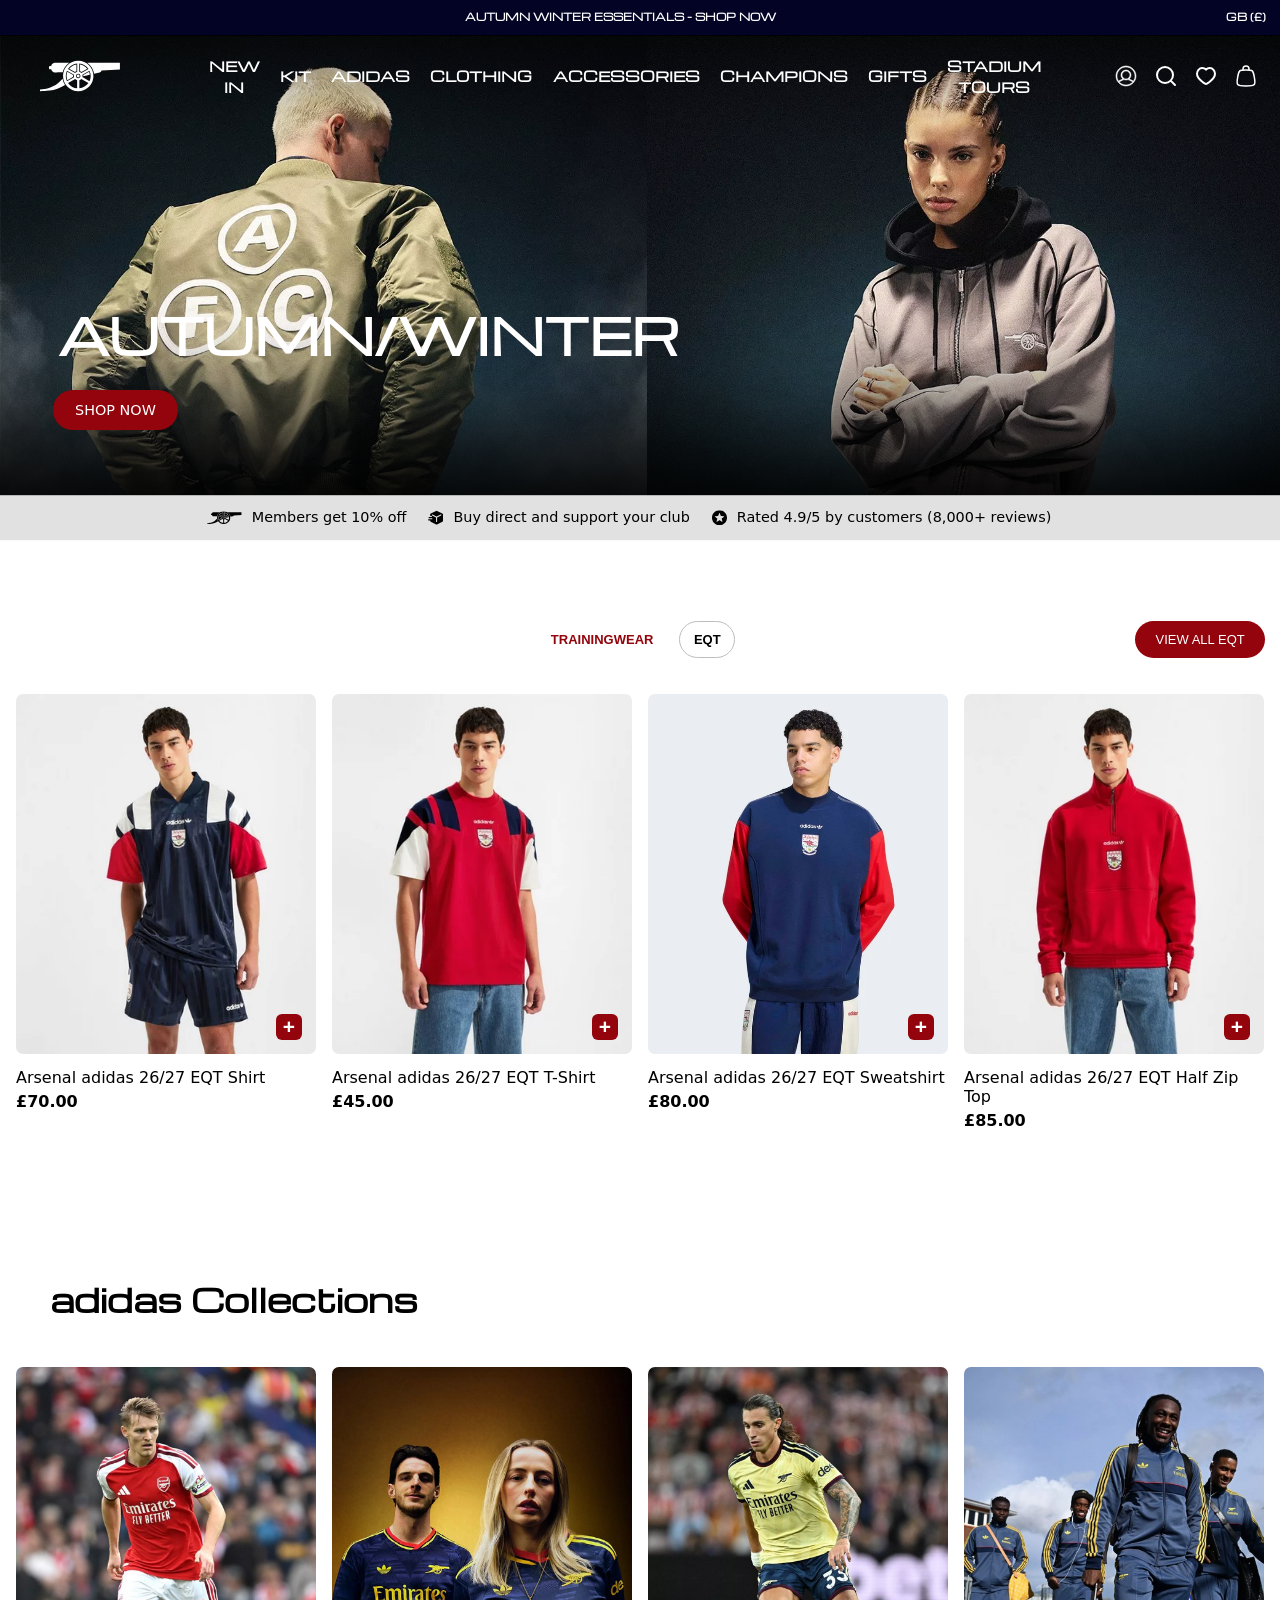
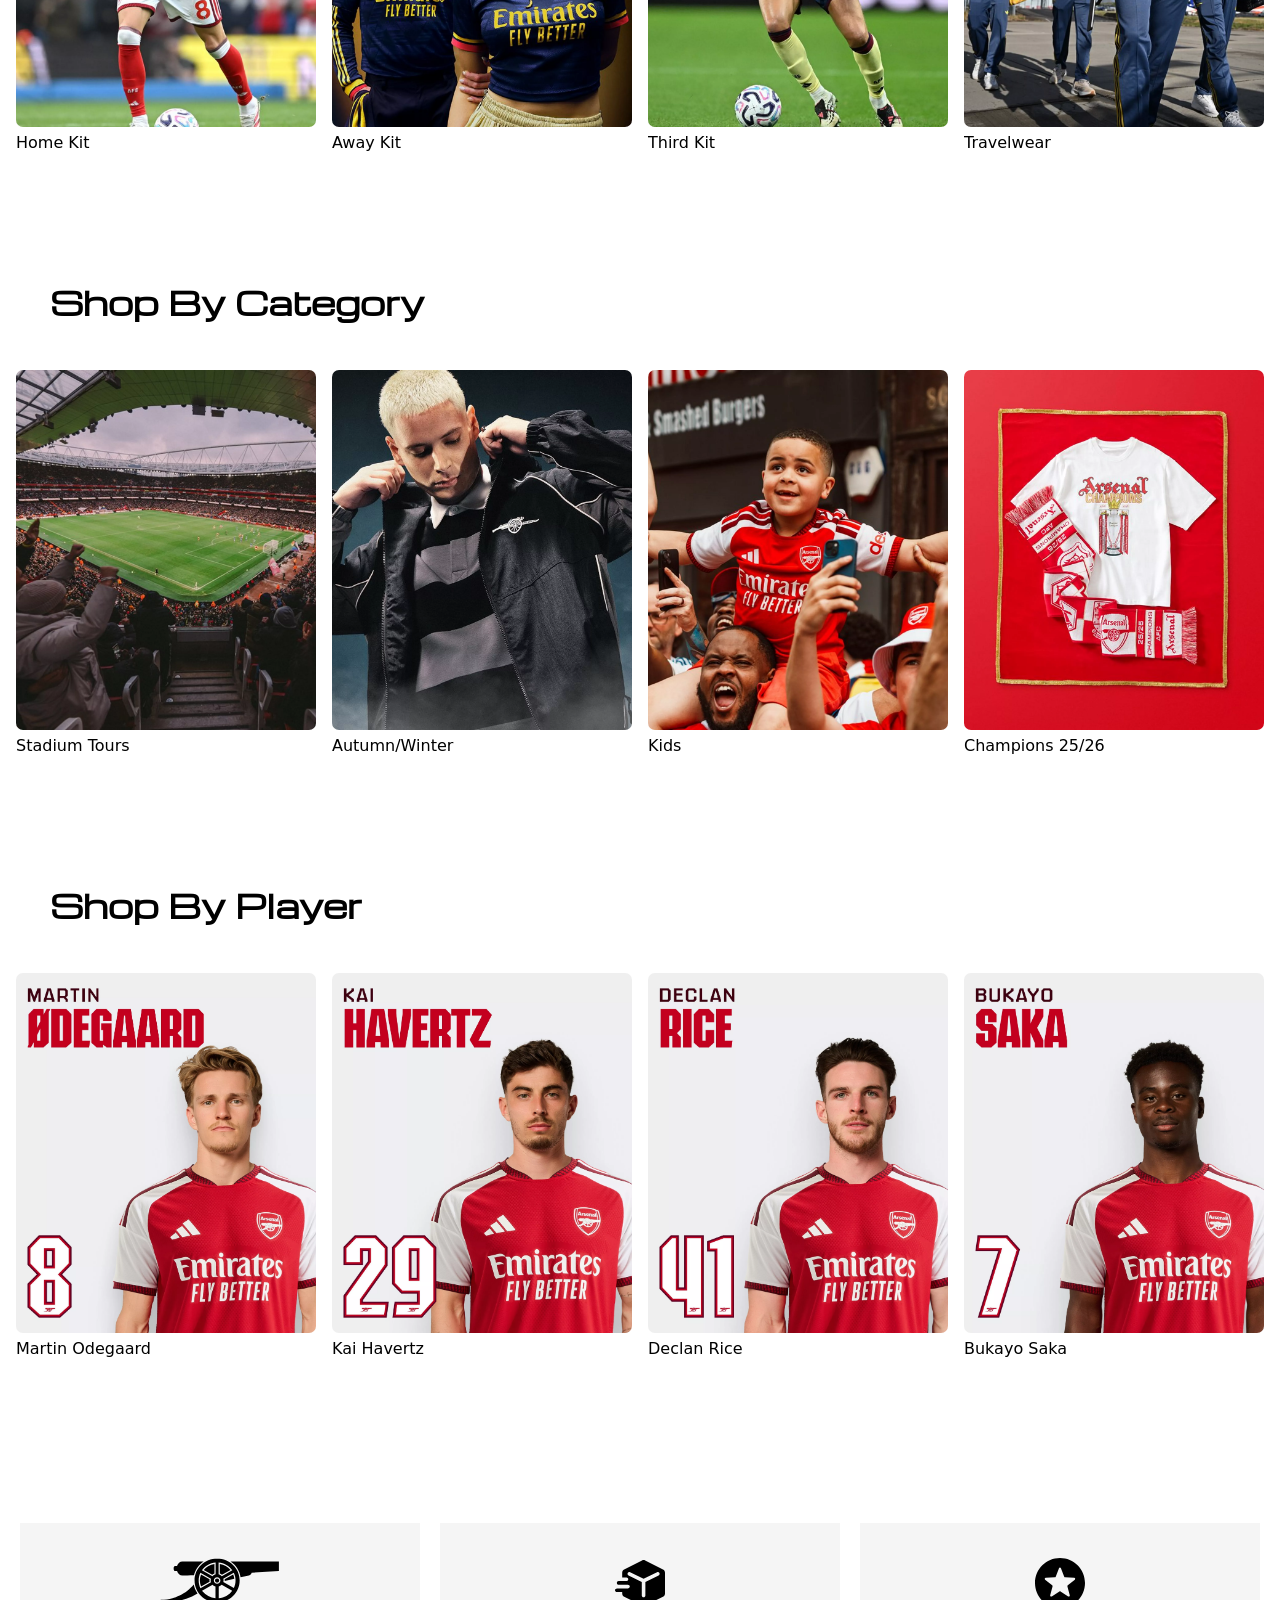
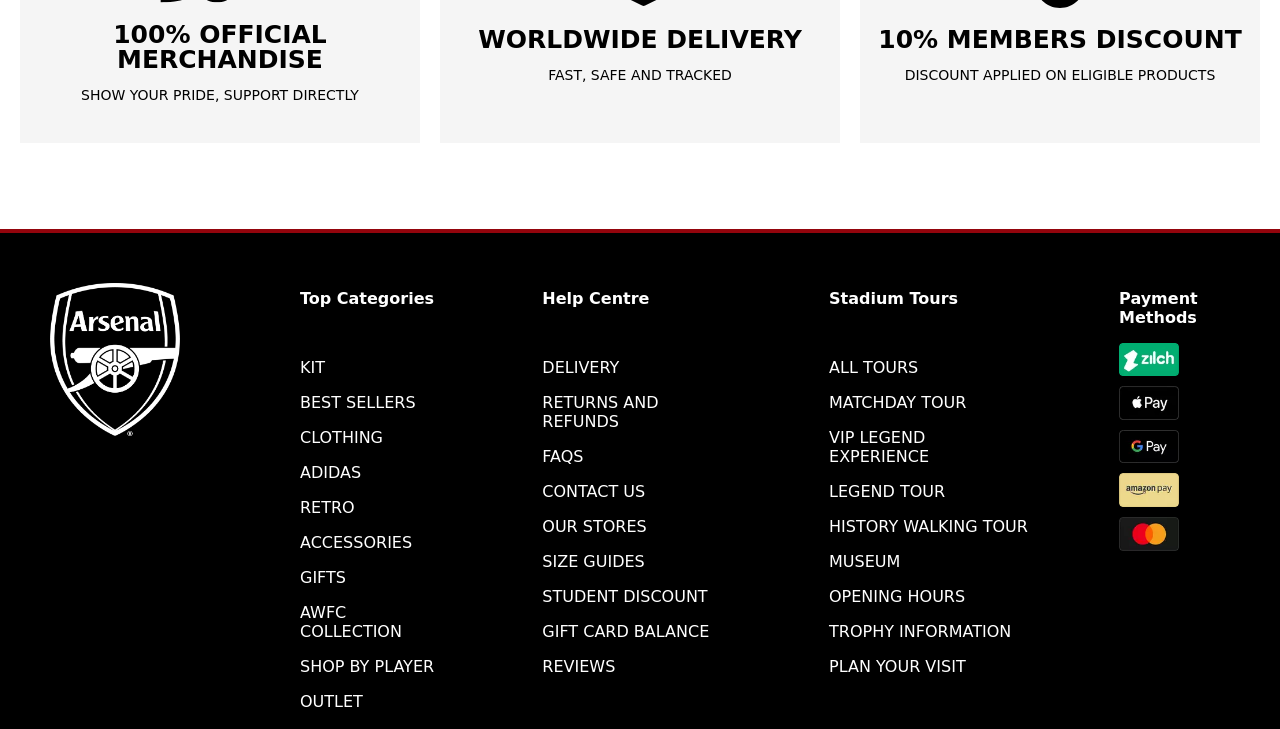
==== assignment-2/index.html @ 8dacf628 "added dirs for assignment 3, 4 and lab 3, 4" ====
<!DOCTYPE html>
<html lang="en">

<head>
  <meta charset="UTF-8">
  <meta name="viewport" content="width=device-width, initial-scale=1.0">
  <title>Arsenal Direct</title>
  <link rel="stylesheet" href="style.css">
  <link rel="preconnect" href="https://fonts.googleapis.com">
  <link rel="preconnect" href="https://fonts.gstatic.com" crossorigin>
  <link
    href="https://fonts.googleapis.com/css2?family=Michroma&family=Red+Hat+Display:ital,wght@0,300..900;1,300..900&display=swap"
    rel="stylesheet">
</head>

<body>
  <header>
    <div id="header-top">
      <div id="header-top-headline">
        <p class="header-top-text">AUTUMN WINTER ESSENTIALS - SHOP NOW</p>
      </div>
      <div id="currency">
        <p class="header-top-text">GB (£)</p>
      </div>
    </div>
    <div id="header-bottom">
      <img src="images/arsenal-cannon.svg" id="arsenal-cannon">
      <nav>
        <a href="#" class="nav-link" style="text-align: center;">NEW<br>IN</a>
        <a href="#" class="nav-link">KIT</a>
        <a href="#" class="nav-link">ADIDAS</a>
        <a href="#" class="nav-link">CL0THING</a>
        <a href="#" class="nav-link">ACCESSORIES</a>
        <a href="#" class="nav-link">CHAMPIONS</a>
        <a href="#" class="nav-link">GIFTS</a>
        <a href="#" class="nav-link" style="text-align: center;">STADIUM<br>TOURS</a>
        <img class = "nav-icons" src="images/user.svg">
        <img class = "nav-icons" src="images/search.svg">
        <img class = "nav-icons" src="images/heart.svg">
        <img class = "nav-icons" src="images/cart.svg">

      </nav>
    </div>
  </header>

  <main>
    <section id="hero">
      <img src="images/hero.png" id="hero-img">
      <p id="hero-text">AUTUMN/WINTER</p>
      <button id="shop-now">SHOP NOW</button>
      <div id="hero-bottom">
        <img class = "hero-bottom-icons1" src="images/cannon.svg">
        <p class="hero-bottom-text">Members get 10% off</p>
        <img class = "hero-bottom-icons" src="images/delivery.svg">
        <p class="hero-bottom-text">Buy direct and support your club</p>
        <img class = "hero-bottom-icons" src="images/member.svg">
        <p class="hero-bottom-text">Rated 4.9/5 by customers (8,000+ reviews)</p>
      </div>
    </section>

    <br>
    <br>

    <div id="buttons-before-eqt">
      <button id="training-wear-button">TRAININGWEAR</button>
      <button id="eqt-button">EQT</button>
      <button id="view-eqt-button">VIEW ALL EQT</button>
    </div>



    <br>
    <br>

    <section id="EQT">

      <div class="EQT-card">
        <img src="images/eqtshirt.webp" class="eqt-img">
        <button class="add-eqt">+</button>
        <p class="eqt-title">Arsenal adidas 26/27 EQT Shirt</p>
        <p class="eqt-price">£70.00</p>
      </div>

      <div class="EQT-card">
        <img src="images/eqttshirt.webp" class="eqt-img">
        <button class="add-eqt">+</button>
        <p class="eqt-title">Arsenal adidas 26/27 EQT T-Shirt</p>
        <p class="eqt-price">£45.00</p>
      </div>

      <div class="EQT-card">
        <img src="images/eqtsweat.webp" class="eqt-img">
        <button class="add-eqt">+</button>
        <p class="eqt-title">Arsenal adidas 26/27 EQT Sweatshirt</p>
        <p class="eqt-price">£80.00</p>
      </div>

      <div class="EQT-card">
        <img src="images/eqtziptop.webp" class="eqt-img">
        <button class="add-eqt">+</button>
        <p class="eqt-title">Arsenal adidas 26/27 EQT Half Zip Top</p>
        <p class="eqt-price">£85.00</p>
      </div>

    </section>

    <section id="adidas-collections">
      <p id="adidas-title">adidas Collections</p>
      <div id="adidas-cards">

        <div class="adidas-card">
          <img src="images/homekit.webp" class="adidas-img">
          <p class="adidas-card-title">Home Kit</p>
        </div>
        <div class="adidas-card">
          <img src="images/awaykit.webp" class="adidas-img">
          <p class="adidas-card-title">Away Kit</p>
        </div>
        <div class="adidas-card">
          <img src="images/thirdkit.webp" class="adidas-img">
          <p class="adidas-card-title">Third Kit</p>
        </div>

        <div class="adidas-card">
          <img src="images/travel.webp" class="adidas-img">
          <p class="adidas-card-title">Travelwear</p>
        </div>





      </div>


    </section>

    <section id="categories">
      <p id="category-title">Shop By Category</p>
      <div id="category-cards">
        <div class="category-card">
          <img src="images/stadiumtour.webp" class="category-img">
          <p class="category-card-title">Stadium Tours</p>
        </div>

        <div class="category-card">
          <img src="images/autumnwinter.webp" class="category-img">
          <p class="category-card-title">Autumn/Winter</p>
        </div>

        <div class="category-card">
          <img src="images/kids.webp" class="category-img">
          <p class="category-card-title">Kids</p>
        </div>

        <div class="category-card">
          <img src="images/champions.webp" class="category-img">
          <p class="category-card-title">Champions 25/26</p>
        </div>
      </div>


    </section>

    <section id="by-player">
      <p id="player-title">Shop By Player</p>
      <div id="player-cards">
        <div class="player-card">
          <img src="images/odegaard.webp" class="player-img">
          <p class="player-card-title">Martin Odegaard</p>
        </div>

        <div class="player-card">
          <img src="images/havertz.webp" class="player-img">
          <p class="player-card-title">Kai Havertz</p>
        </div>

        <div class="player-card">
          <img src="images/rice.webp" class="player-img">
          <p class="player-card-title">Declan Rice</p>
        </div>

        <div class="player-card">
          <img src="images/saka.webp" class="player-img">
          <p class="player-card-title">Bukayo Saka</p>
        </div>
      </div>


    </section>

    <section id="features">
      <div class="feature">
        <img class="feature-icon" src="images/cannon.svg">
        <p class="feature-title">100% OFFICIAL<br>MERCHANDISE</p>
        <p class="feature-desc">SHOW YOUR PRIDE, SUPPORT DIRECTLY</p>
      </div>

      <div class="feature">
        <img class="feature-icon2" src="images/delivery.svg">
        <p class="feature-title">WORLDWIDE DELIVERY</p>
        <p class="feature-desc">FAST, SAFE AND TRACKED</p>
      </div>

      <div class="feature">
        <img class="feature-icon3" src="images/member.svg">
        <p class="feature-title">10% MEMBERS DISCOUNT</p>
        <p class="feature-desc">DISCOUNT APPLIED ON ELIGIBLE PRODUCTS</p>
      </div>
    </section>
    <br>
    <br>
  </main>

  <footer>
    <div id="footer-image">
      <img id="footer-logo" src="images/logo.png">
    </div>

    <div id="footer-top-categories">
      <p class="footer-text"><b>Top Categories</b></p>
      <br>
      <p class="footer-text">KIT</p>
      <p class="footer-text">BEST SELLERS</p>
      <p class="footer-text">CLOTHING</p>
      <p class="footer-text">ADIDAS</p>
      <p class="footer-text">RETRO</p>
      <p class="footer-text">ACCESSORIES</p>
      <p class="footer-text">GIFTS</p>
      <p class="footer-text">AWFC COLLECTION</p>
      <p class="footer-text">SHOP BY PLAYER</p>
      <p class="footer-text">OUTLET</p>
    </div>

    <div id="footer-help-centre">
      <p class="footer-text"><b>Help Centre</b></p>
      <br>
      <p class="footer-text">DELIVERY</p>
      <p class="footer-text">RETURNS AND REFUNDS</p>
      <p class="footer-text">FAQS</p>
      <p class="footer-text">CONTACT US</p>
      <p class="footer-text">OUR STORES</p>
      <p class="footer-text">SIZE GUIDES</p>
      <p class="footer-text">STUDENT DISCOUNT</p>
      <p class="footer-text">GIFT CARD BALANCE</p>
      <p class="footer-text">REVIEWS</p>
    </div>

    <div id="footer-stadium-tours">
      <p class="footer-text"><b>Stadium Tours</b></p>
      <br>
      <p class="footer-text">ALL TOURS</p>
      <p class="footer-text">MATCHDAY TOUR</p>
      <p class="footer-text">VIP LEGEND EXPERIENCE</p>
      <p class="footer-text">LEGEND TOUR</p>
      <p class="footer-text">HISTORY WALKING TOUR</p>
      <p class="footer-text">MUSEUM</p>
      <p class="footer-text">OPENING HOURS</p>
      <p class="footer-text">TROPHY INFORMATION</p>
      <p class="footer-text">PLAN YOUR VISIT</p>
    </div>

    <div id="payment-methods">
      <p class="footer-text"><b>Payment Methods</b></p>
      <img class="payment-img" src="images/zilch.webp">
      <img class="payment-img" src="images/apple.webp">
      <img class="payment-img" src="images/gpay.webp">
      <img class="payment-img" src="images/amazon.webp">
      <img class="payment-img" src="images/mastercard.webp">
    </div>
  </footer>


</body>

</html>
---- assignment-2/style.css ----
*{
  box-sizing: border-box;
}

body {
  margin: 0px;
  overflow-x: hidden;
}
header{
  z-index: 100;
  position: relative;
}

#header {
  z-index: 100;
  top: 0;
}

#header-top {
  background-color: rgb(3, 3, 37);
  justify-content: center;
  width: 100%;
  padding: 0.05rem;
}

.header-top-text {
  color: white;
  text-align: center;
  font-size: 0.6em;
  font-weight: 600;
  font-family: "Michroma", sans-serif;
}

#currency {
  display: block;
  transform: translate(450px);
}




#header-top {
  display: flex;
}

#header-bottom {
  display: flex;
  background-color: transparent;
  padding: 1.2em;
  justify-content: center;
  border-top: 0.1em;
  border-top-style: solid;
  border-color: black;
}

@media(min-width: 768px) {
  #header-bottom:hover {
    background-color: rgb(227, 6, 19);
    border-top: 0.1em;
    border-top-style: solid;
    border-color: white;
  }
}

#arsenal-cannon {
  width: 5em;
  position: relative;
  left: 50px;

  @media(min-width: 768px) {
    transform: translateX(-6.5em);
  }
}

nav {
  display: flex;
  justify-content: center;
  align-items: center;
}

.nav-link {
  display: inline;
  text-decoration: none;
  color: white;
  font-family: "Michroma", sans-serif;
  font-size: 0.9em;
  font-weight: bolder;
  padding-left: 0.7em;
  padding-right: 0.7em;
  position: relative;
  left: 25px;
}

.nav-icons{
  width: 24px;
  position: relative;
  left: 80px;
  margin-left: 8px;
  margin-right: 8px;
}

@media(max-width: 768px) {
  #currency {
    display: none;
  }

  .nav-link {
    display: none;
  }



}

#hero {
  position: relative;
  z-index: 0  ;
  margin-top: -8em;
}

#hero-img {
  width: 100%;
  display: block;
 
}

#hero-text{
  position: absolute;
  transform: translateY(-5em);
  color: white;
  text-align: center;
  @media(min-width: 768px){
    font-size: 3.0em;
    padding-left: 1.2em;
    transform: translateY(-6em);
  }
  font-weight: 600;
  font-family: "Michroma", sans-serif;
}

#shop-now{
  position: absolute  ;
  transform: translate(53px, -150px);
  font-family: system-ui, -apple-system, BlinkMacSystemFont, 'Segoe UI', 
  Roboto, Oxygen, Ubuntu, Cantarell, 'Open Sans', 'Helvetica Neue', sans-serif;
  padding: 12px;
  padding-left: 22px;
  padding-right: 22px;
  border-radius: 999px;
  border-style: none;
  background-color: rgb(147, 4, 12);
  color: white;
  font-weight: 350;
  font-size: 0.9em;
  z-index: 100;
  cursor: pointer;
}

#shop-now:hover{
  background-color: rgb(227, 6, 19);
}

#hero-bottom{
  display: flex;
  justify-content: center;
  align-items: center;
  z-index: 100;
  color: black;
  background-color: rgb(225, 225, 225);
  
  transform: translateY(-2.8em);
}

.hero-bottom-text{
  font-family: system-ui, -apple-system, BlinkMacSystemFont, 'Segoe UI',
  Roboto, Oxygen, Ubuntu, Cantarell, 'Open Sans', 'Helvetica Neue', sans-serif;
  font-size: 0.9em;
  margin-right: 22px;
  margin-left: 10px;
}

#EQT{
  display: flex;
  justify-content: center;
  gap: 16px;
  margin-bottom: 0px;
}

#adidas-cards{
  display: flex;
  justify-content: center;
  gap: 16px;
  margin-bottom: 0px;
}

#category-cards{
  display: flex;
  justify-content: center;
  gap: 16px;
  margin-bottom: 0px;
}

#player-cards{
  display: flex;
  justify-content: center;
  gap: 16px;
  margin-bottom: 0px;
}

.EQT-card{
  width: 300px;
  height: 600px;
  overflow: hidden;
  position: relative;
  z-index: -9999;
}

.adidas-card{
  width: 300px;
  height: 600px;
  overflow: hidden;
  position: relative;
  z-index: -9999;
}

.category-card{
  width: 300px;
  height: 600px;
  overflow: hidden;
  position: relative;
  z-index: -9999;
}

.player-card{
  width: 300px;
  height: 600px;
  overflow: hidden;
  position: relative;
  z-index: -9999;
}

.eqt-img{
  border-radius: 7px;
  width: 100%;
  height: 60%;
  object-fit: cover;
  object-position: center top;
  display: block;
  z-index: -9999;
}

.adidas-img{
  border-radius: 7px;
  width: 100%;
  height: 60%;
  object-fit: cover;
  object-position: center top;
  display: block;
  z-index: -9999;
}

.category-img{
  border-radius: 7px;
  width: 100%;
  height: 60%;
  object-fit: cover;
  object-position: center top;
  display: block;
  z-index: -9999;
}

.player-img{
  border-radius: 7px;
  width: 100%;
  height: 60%;
  object-fit: cover;
  object-position: center top;
  display: block;
  z-index: -9999;
}



.eqt-title{
  font-family: system-ui, -apple-system, BlinkMacSystemFont, 'Segoe UI',
   Roboto, Oxygen, Ubuntu, Cantarell, 'Open Sans', 'Helvetica Neue', sans-serif;
   padding-bottom: 0px;
   margin-bottom: -11px;
   margin-top: -12px;
}

.adidas-card-title{
  font-family: system-ui, -apple-system, BlinkMacSystemFont, 'Segoe UI',
   Roboto, Oxygen, Ubuntu, Cantarell, 'Open Sans', 'Helvetica Neue', sans-serif;
   padding-bottom: 0px;
   margin-bottom: -11px;
   margin-top: 6px;
}

.category-card-title{
  font-family: system-ui, -apple-system, BlinkMacSystemFont, 'Segoe UI',
   Roboto, Oxygen, Ubuntu, Cantarell, 'Open Sans', 'Helvetica Neue', sans-serif;
   padding-bottom: 0px;
   margin-bottom: -11px;
   margin-top: 6px;
}

.player-card-title{
  font-family: system-ui, -apple-system, BlinkMacSystemFont, 'Segoe UI',
   Roboto, Oxygen, Ubuntu, Cantarell, 'Open Sans', 'Helvetica Neue', sans-serif;
   padding-bottom: 0px;
   margin-bottom: -11px;
   margin-top: 6px;
}

.eqt-price{
  font-family: system-ui, -apple-system, BlinkMacSystemFont, 'Segoe UI',
  Roboto, Oxygen, Ubuntu, Cantarell, 'Open Sans', 'Helvetica Neue', sans-serif;
  font-weight: 700;
  padding-top: 0px;
}

.add-eqt{
  color: white;
  background-color: rgb(147, 4, 12);
  border-style: none;
  border-radius: 6px;
  width: 26px;
  height: 26px;
  font-size: 21px;
  text-align: center;
  font-weight: 800;
  z-index: 99999;
  transform: translate(260px, -40px);
}

.add-eqt:hover{
  background-color: rgb(227, 6, 19);
}

#buttons-before-eqt{
  display: flex;
  justify-content: center;
  gap: 20px;
}

#training-wear-button{
  color: rgb(147, 4, 12);
  background-color: transparent;
  border-style: none;
  font-weight: 550 ;
  font-size: 13px;
}

#eqt-button{
  color: black;
  background-color: transparent;
  border-style: solid;
  border-width: 1px;
  border-color: rgb(189, 189, 189);
  padding: 10px;
  padding-left: 13.5px;
  padding-right: 13.5px;
  border-radius: 99px;
  
  font-weight: 550 ;
  font-size: 13px;
}

.hero-bottom-icons{
  width: 15px;
}

.hero-bottom-icons1{
  width: 35px;
}

#view-eqt-button {
  color: white;
  border-style: none;
  background-color: rgb(147, 4, 12);
  padding: 10px 13.5px;
  border-radius: 99px;
  font-weight: 500;
  font-size: 13px;
  white-space: nowrap;

  width: 130px;
  margin-right: -150px;       
  transform: translate(380px);  
}

#view-eqt-button:hover{
  background-color: rgb(227, 6, 19);
}

#adidas-title{
  font-weight: 600;
  font-family: "Michroma", sans-serif;
  font-size: 32px;
  margin-bottom: 45px;
  color: black;
  margin-left: 50px;
}

#category-title{
  font-weight: 600;
  font-family: "Michroma", sans-serif;
  font-size: 32px;
  margin-bottom: 45px;
  color: black;
  margin-left: 50px;
}

#player-title{
  font-weight: 600;
  font-family: "Michroma", sans-serif;
  font-size: 32px;
  margin-bottom: 45px;
  color: black;
  margin-left: 50px;
}

#adidas-collections{
  margin-top: -50px;
}

#categories{
  margin-top: -120px;
}

#by-player{
  margin-top: -120px;
}

#features{
  display: flex;
  justify-content: center;
  gap: 20px;
  margin-bottom: 50px;
}

.feature{
  background-color: rgb(245, 245, 245);
  width: 400px;
  margin-top: -50px;
  height: 220px;
}

.feature-icon{
  width: 120px;
  margin-left: 140px;
  margin-top: 35px;
}

.feature-icon2{
  width: 50px;
  margin-left: 175px;
  margin-top: 35px;
}

.feature-icon3{
  width: 50px;
  margin-left: 175px;
  margin-top: 35px;
}

.feature-title{
  font-family: system-ui, -apple-system, BlinkMacSystemFont, 'Segoe UI', Roboto, 
  Oxygen, Ubuntu, Cantarell, 'Open Sans', 'Helvetica Neue', sans-serif;
  text-align: center;
  font-size: 25px;
  font-weight: 600;
  line-height: 1;
  margin-top: 15px;
}

.feature-desc{
  font-family: system-ui, -apple-system, BlinkMacSystemFont, 'Segoe UI', Roboto, 
  Oxygen, Ubuntu, Cantarell, 'Open Sans', 'Helvetica Neue', sans-serif;
  text-align: center;
  font-weight: 500;
  font-size: 14px;
  margin-top: -10px;
}

footer{
  display: flex;
  background-color: black;
  width: 100%;
  height: 500px;
  border-top-style: solid;
  border-top-width: 4px;
  border-top-color: rgb(147, 4, 12);
  gap: 20px;
}

#footer-logo{
  width: 130px;
  margin-top: 50px;
  margin-left: 50px;
}

.footer-text{
  color: white;
  font-family: system-ui, -apple-system, BlinkMacSystemFont, 'Segoe UI',
   Roboto, Oxygen, Ubuntu, Cantarell, 'Open Sans', 'Helvetica Neue', sans-serif;
}

#footer-top-categories{
  margin-left: 100px;
  margin-top: 40px;
}

#footer-help-centre{
  margin-left: 70px;
  margin-top: 40px;
}

#footer-stadium-tours{
  margin-left: 70px;
  margin-top: 40px;
}


#payment-methods{
  margin-left: 70px;
  margin-top: 40px;
}

.payment-img{
  width: 60px;
  display: block;
  margin-bottom: 10px;
}

#footer-extension{
  background-color: black;
  margin-top: -17px;
  width: 100%;
  height: 10px;
}
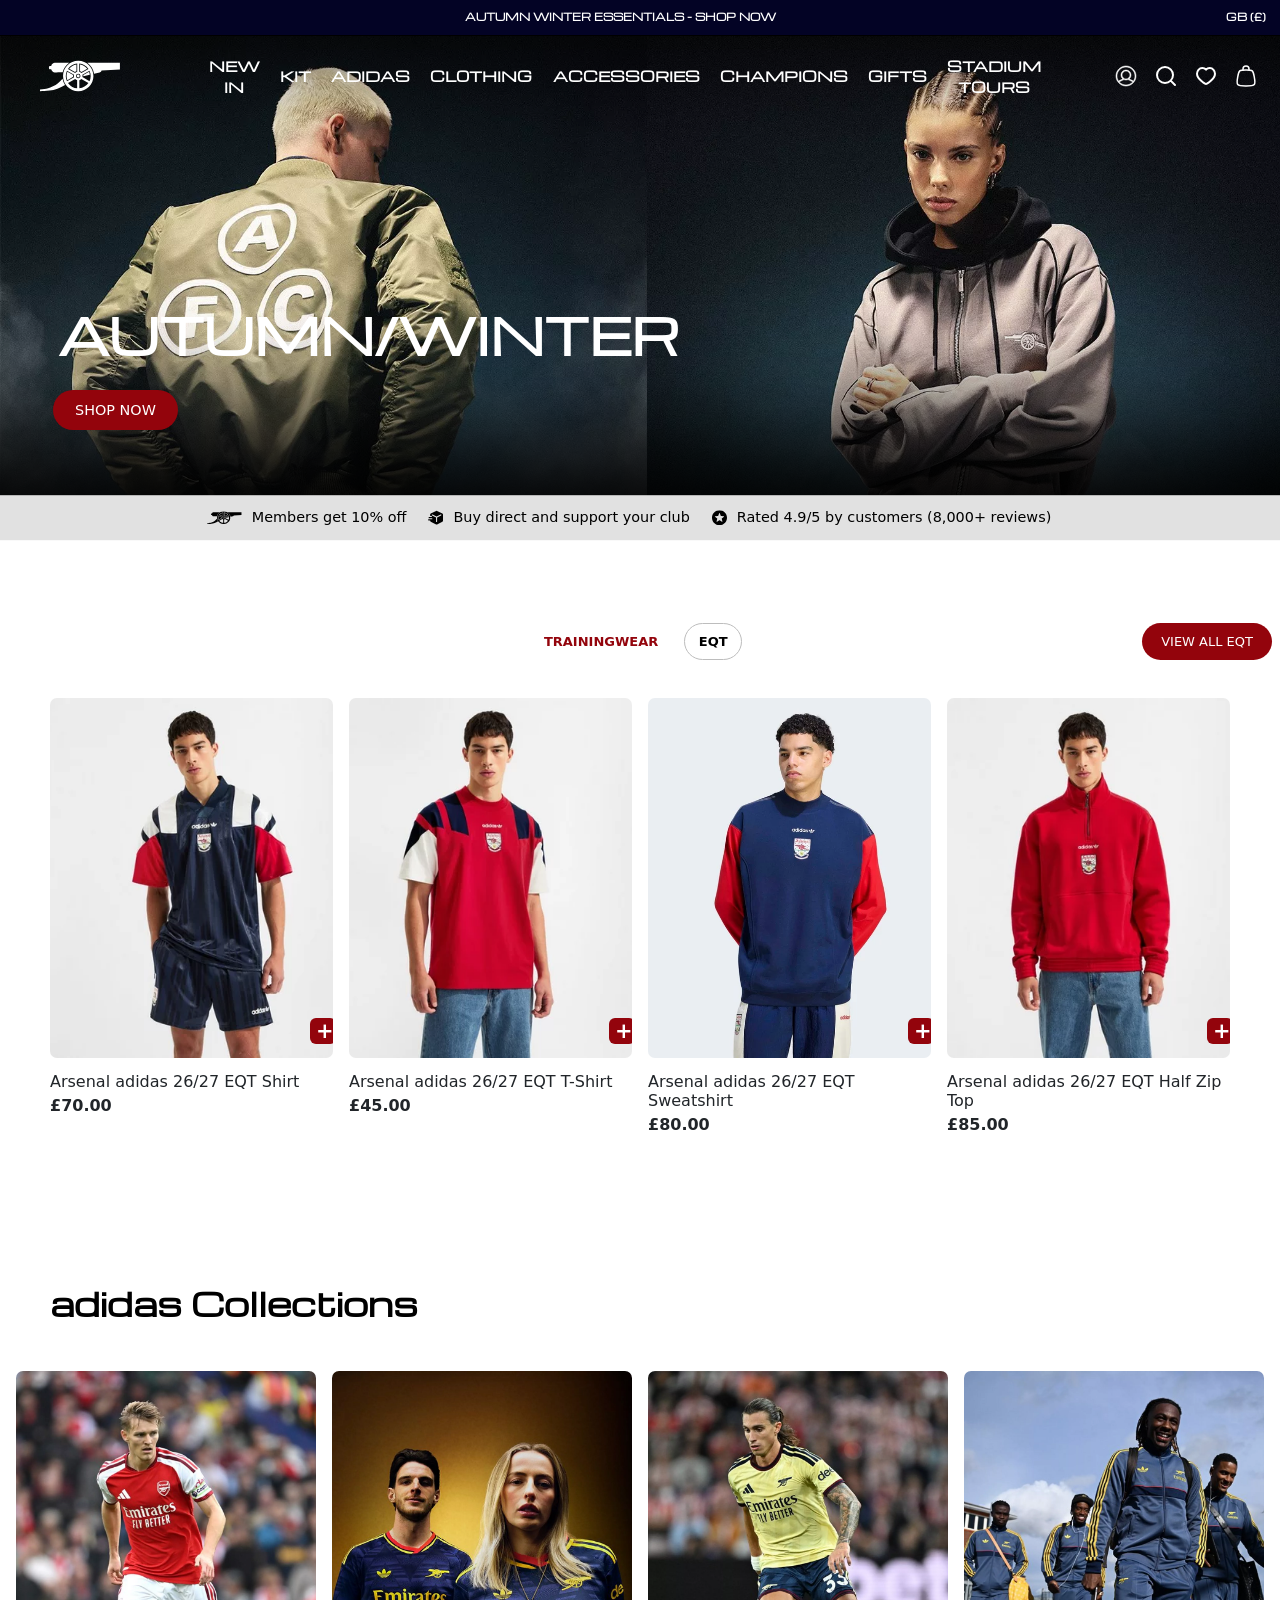
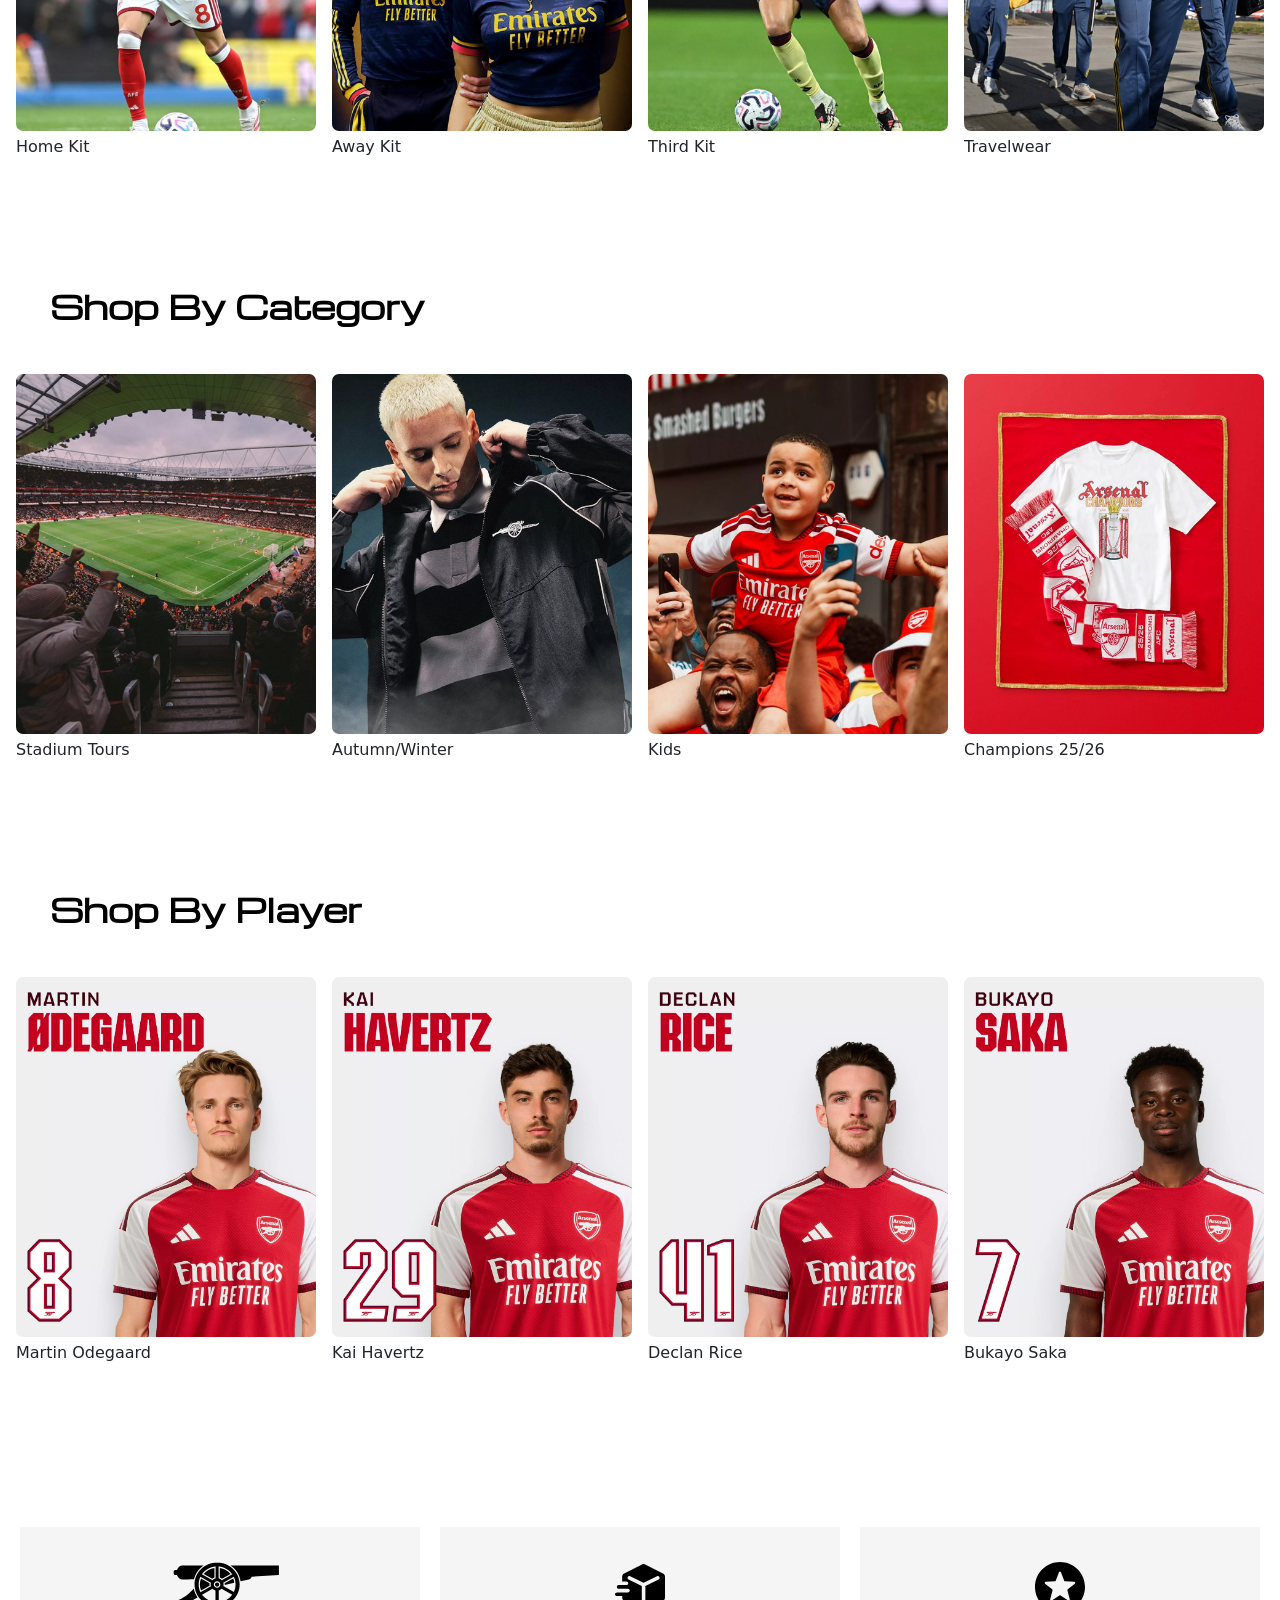
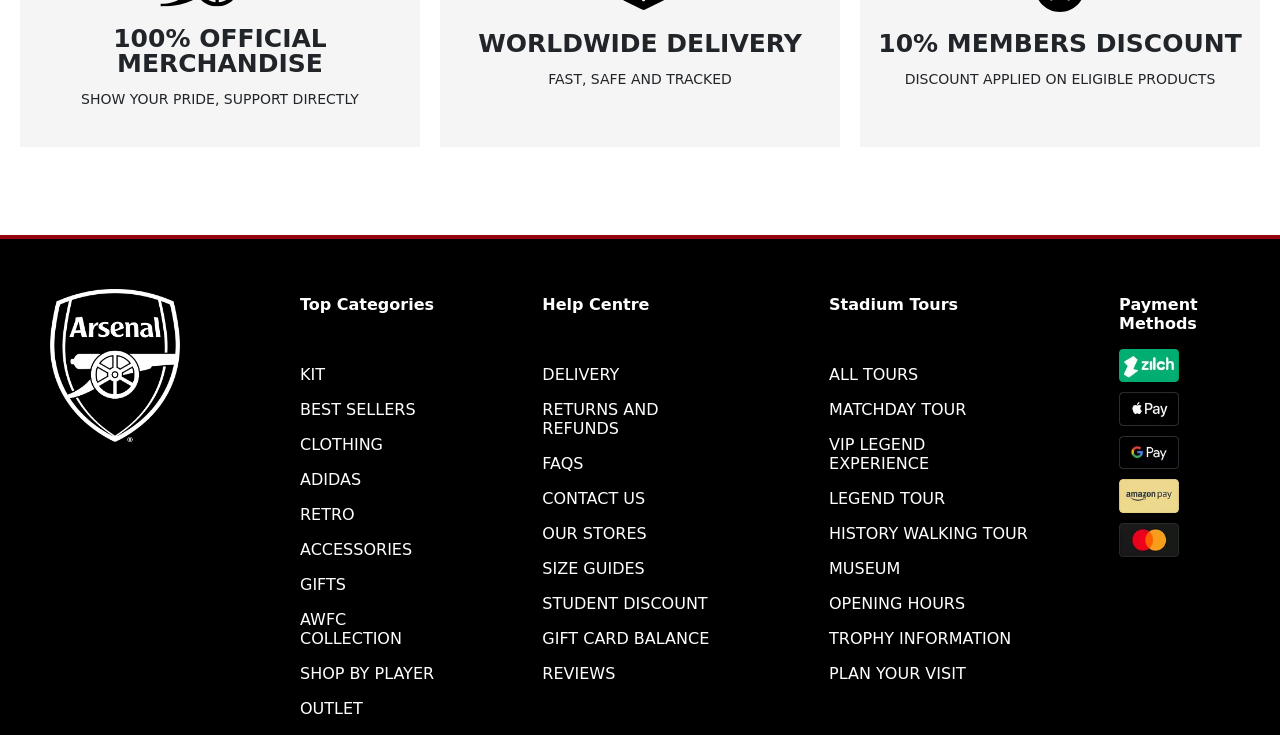
==== commit 44e2d5de: "minor changes" ====
--- a/assignment-2/index.html
+++ b/assignment-2/index.html
@@ -11,6 +11,8 @@
   <link
     href="https://fonts.googleapis.com/css2?family=Michroma&family=Red+Hat+Display:ital,wght@0,300..900;1,300..900&display=swap"
     rel="stylesheet">
+<link href="https://cdn.jsdelivr.net/npm/bootstrap@5.3.3/dist/css/bootstrap.min.css" rel="stylesheet">
+<link rel="stylesheet" href="style.css">
 </head>
 
 <body>
@@ -24,6 +26,13 @@
       </div>
     </div>
     <div id="header-bottom">
+      <button id="hamburger" aria-label="Open menu">
+        <svg viewBox="0 0 24 24" fill="none" stroke="white" stroke-width="2" stroke-linecap="round">
+          <line x1="3" y1="6" x2="21" y2="6" />
+          <line x1="3" y1="12" x2="21" y2="12" />
+          <line x1="3" y1="18" x2="21" y2="18" />
+        </svg>
+      </button>
       <img src="images/arsenal-cannon.svg" id="arsenal-cannon">
       <nav>
         <a href="#" class="nav-link" style="text-align: center;">NEW<br>IN</a>
@@ -34,10 +43,10 @@
         <a href="#" class="nav-link">CHAMPIONS</a>
         <a href="#" class="nav-link">GIFTS</a>
         <a href="#" class="nav-link" style="text-align: center;">STADIUM<br>TOURS</a>
-        <img class = "nav-icons" src="images/user.svg">
-        <img class = "nav-icons" src="images/search.svg">
-        <img class = "nav-icons" src="images/heart.svg">
-        <img class = "nav-icons" src="images/cart.svg">
+        <img class="nav-icons" src="images/user.svg">
+        <img class="nav-icons" src="images/search.svg">
+        <img class="nav-icons" src="images/heart.svg">
+        <img class="nav-icons" src="images/cart.svg">
 
       </nav>
     </div>
@@ -49,11 +58,11 @@
       <p id="hero-text">AUTUMN/WINTER</p>
       <button id="shop-now">SHOP NOW</button>
       <div id="hero-bottom">
-        <img class = "hero-bottom-icons1" src="images/cannon.svg">
+        <img class="hero-bottom-icons1" src="images/cannon.svg">
         <p class="hero-bottom-text">Members get 10% off</p>
-        <img class = "hero-bottom-icons" src="images/delivery.svg">
+        <img class="hero-bottom-icons" src="images/delivery.svg">
         <p class="hero-bottom-text">Buy direct and support your club</p>
-        <img class = "hero-bottom-icons" src="images/member.svg">
+        <img class="hero-bottom-icons" src="images/member.svg">
         <p class="hero-bottom-text">Rated 4.9/5 by customers (8,000+ reviews)</p>
       </div>
     </section>
@@ -67,42 +76,56 @@
       <button id="view-eqt-button">VIEW ALL EQT</button>
     </div>
 
-
-
-    <br>
-    <br>
-
-    <section id="EQT">
-
+    <br>
+    <br>
+
+<section id="EQT" class="cards-wrap">
+  <div class="row g-3 flex-nowrap overflow-x-auto flex-md-wrap">
+
+    <div class="col-5 col-md-4 col-lg-3">
       <div class="EQT-card">
         <img src="images/eqtshirt.webp" class="eqt-img">
         <button class="add-eqt">+</button>
-        <p class="eqt-title">Arsenal adidas 26/27 EQT Shirt</p>
+        <p class="eqt-title">
+          <a href="product.html" class="eqt-link">Arsenal adidas 26/27 EQT Shirt</a>
+        </p>
         <p class="eqt-price">£70.00</p>
       </div>
-
+    </div>
+
+    <div class="col-5 col-md-4 col-lg-3">
       <div class="EQT-card">
         <img src="images/eqttshirt.webp" class="eqt-img">
         <button class="add-eqt">+</button>
         <p class="eqt-title">Arsenal adidas 26/27 EQT T-Shirt</p>
         <p class="eqt-price">£45.00</p>
       </div>
-
+    </div>
+
+    <div class="col-5 col-md-4 col-lg-3">
       <div class="EQT-card">
         <img src="images/eqtsweat.webp" class="eqt-img">
         <button class="add-eqt">+</button>
         <p class="eqt-title">Arsenal adidas 26/27 EQT Sweatshirt</p>
         <p class="eqt-price">£80.00</p>
       </div>
-
+    </div>
+
+    <div class="col-5 col-md-4 col-lg-3">
       <div class="EQT-card">
         <img src="images/eqtziptop.webp" class="eqt-img">
         <button class="add-eqt">+</button>
         <p class="eqt-title">Arsenal adidas 26/27 EQT Half Zip Top</p>
         <p class="eqt-price">£85.00</p>
       </div>
-
-    </section>
+    </div>
+
+
+</section>
+
+    <div id="view-eqt-row">
+      <button id="view-eqt-button-mobile">VIEW ALL EQT</button>
+    </div>
 
     <section id="adidas-collections">
       <p id="adidas-title">adidas Collections</p>
@@ -270,7 +293,7 @@
     </div>
   </footer>
 
-
+<script src="https://cdn.jsdelivr.net/npm/bootstrap@5.3.3/dist/js/bootstrap.bundle.min.js"></script>
 </body>
 
 </html>
--- a/assignment-2/style.css
+++ b/assignment-2/style.css
@@ -1,4 +1,4 @@
-*{
+* {
   box-sizing: border-box;
 }
 
@@ -6,9 +6,20 @@
   margin: 0px;
   overflow-x: hidden;
 }
-header{
+
+.nav-link:hover,
+.nav-link:focus {
+  color: white;
+}
+
+body { margin: 0px; overflow-x: hidden; line-height: normal; }
+p { margin-top: 1em; margin-bottom: 1em; }
+img { vertical-align: baseline; }
+
+header {
   z-index: 100;
   position: relative;
+  
 }
 
 #header {
@@ -24,6 +35,7 @@
 }
 
 .header-top-text {
+  position: relative;
   color: white;
   text-align: center;
   font-size: 0.6em;
@@ -34,6 +46,11 @@
 #currency {
   display: block;
   transform: translate(450px);
+}
+
+.EQT-card a {
+  text-decoration: none;
+  color: inherit;
 }
 
 
@@ -91,7 +108,7 @@
   left: 25px;
 }
 
-.nav-icons{
+.nav-icons {
   width: 24px;
   position: relative;
   left: 80px;
@@ -99,50 +116,49 @@
   margin-right: 8px;
 }
 
-@media(max-width: 768px) {
-  #currency {
-    display: none;
-  }
-
-  .nav-link {
-    display: none;
-  }
-
-
-
-}
+#hamburger {
+  display: none;
+  background: none;
+  border: none;
+  padding: 0;
+  cursor: pointer;
+}
+
 
 #hero {
   position: relative;
-  z-index: 0  ;
+  z-index: 0;
   margin-top: -8em;
 }
 
 #hero-img {
   width: 100%;
   display: block;
- 
-}
-
-#hero-text{
+
+}
+
+#hero-text {
   position: absolute;
   transform: translateY(-5em);
   color: white;
   text-align: center;
-  @media(min-width: 768px){
+
+  @media(min-width: 768px) {
     font-size: 3.0em;
     padding-left: 1.2em;
     transform: translateY(-6em);
   }
+
   font-weight: 600;
-  font-family: "Michroma", sans-serif;
-}
-
-#shop-now{
-  position: absolute  ;
+  font-family: "Michroma",
+  sans-serif;
+}
+
+#shop-now {
+  position: absolute;
   transform: translate(53px, -150px);
-  font-family: system-ui, -apple-system, BlinkMacSystemFont, 'Segoe UI', 
-  Roboto, Oxygen, Ubuntu, Cantarell, 'Open Sans', 'Helvetica Neue', sans-serif;
+  font-family: system-ui, -apple-system, BlinkMacSystemFont, 'Segoe UI',
+    Roboto, Oxygen, Ubuntu, Cantarell, 'Open Sans', 'Helvetica Neue', sans-serif;
   padding: 12px;
   padding-left: 22px;
   padding-right: 22px;
@@ -156,58 +172,77 @@
   cursor: pointer;
 }
 
-#shop-now:hover{
+#shop-now:hover {
   background-color: rgb(227, 6, 19);
 }
 
-#hero-bottom{
+#hero-bottom {
   display: flex;
   justify-content: center;
   align-items: center;
   z-index: 100;
   color: black;
   background-color: rgb(225, 225, 225);
-  
+
   transform: translateY(-2.8em);
 }
 
-.hero-bottom-text{
-  font-family: system-ui, -apple-system, BlinkMacSystemFont, 'Segoe UI',
-  Roboto, Oxygen, Ubuntu, Cantarell, 'Open Sans', 'Helvetica Neue', sans-serif;
+.hero-bottom-text {
+  font-family: system-ui, -apple-system, BlinkMacSystemFont, 'Segoe UI',
+    Roboto, Oxygen, Ubuntu, Cantarell, 'Open Sans', 'Helvetica Neue', sans-serif;
   font-size: 0.9em;
   margin-right: 22px;
   margin-left: 10px;
 }
 
-#EQT{
-  display: flex;
+#EQT {
+  margin-bottom: 0px;
+}
+
+#supporters-also-viewed {
+  display: flex;
+  margin-top: 30px;
   justify-content: center;
   gap: 16px;
   margin-bottom: 0px;
 }
 
-#adidas-cards{
+
+#adidas-cards {
   display: flex;
   justify-content: center;
   gap: 16px;
   margin-bottom: 0px;
 }
 
-#category-cards{
+#category-cards {
   display: flex;
   justify-content: center;
   gap: 16px;
   margin-bottom: 0px;
 }
 
-#player-cards{
+#player-cards {
   display: flex;
   justify-content: center;
   gap: 16px;
   margin-bottom: 0px;
 }
 
-.EQT-card{
+.EQT-card {
+  width: 100%;
+  height: 600px;
+  overflow: hidden;
+  position: relative;
+}
+
+.cards-wrap {
+  width: calc(100% - 100px);
+  max-width: 1220px;
+  margin: 0 auto;
+}
+
+.product-product-card {
   width: 300px;
   height: 600px;
   overflow: hidden;
@@ -215,7 +250,7 @@
   z-index: -9999;
 }
 
-.adidas-card{
+.adidas-card {
   width: 300px;
   height: 600px;
   overflow: hidden;
@@ -223,7 +258,7 @@
   z-index: -9999;
 }
 
-.category-card{
+.category-card {
   width: 300px;
   height: 600px;
   overflow: hidden;
@@ -231,7 +266,7 @@
   z-index: -9999;
 }
 
-.player-card{
+.player-card {
   width: 300px;
   height: 600px;
   overflow: hidden;
@@ -239,7 +274,7 @@
   z-index: -9999;
 }
 
-.eqt-img{
+.eqt-img {
   border-radius: 7px;
   width: 100%;
   height: 60%;
@@ -249,7 +284,7 @@
   z-index: -9999;
 }
 
-.adidas-img{
+.product-product-img {
   border-radius: 7px;
   width: 100%;
   height: 60%;
@@ -259,7 +294,7 @@
   z-index: -9999;
 }
 
-.category-img{
+.adidas-img {
   border-radius: 7px;
   width: 100%;
   height: 60%;
@@ -269,7 +304,7 @@
   z-index: -9999;
 }
 
-.player-img{
+.category-img {
   border-radius: 7px;
   width: 100%;
   height: 60%;
@@ -279,48 +314,73 @@
   z-index: -9999;
 }
 
-
-
-.eqt-title{
-  font-family: system-ui, -apple-system, BlinkMacSystemFont, 'Segoe UI',
-   Roboto, Oxygen, Ubuntu, Cantarell, 'Open Sans', 'Helvetica Neue', sans-serif;
-   padding-bottom: 0px;
-   margin-bottom: -11px;
-   margin-top: -12px;
-}
-
-.adidas-card-title{
-  font-family: system-ui, -apple-system, BlinkMacSystemFont, 'Segoe UI',
-   Roboto, Oxygen, Ubuntu, Cantarell, 'Open Sans', 'Helvetica Neue', sans-serif;
-   padding-bottom: 0px;
-   margin-bottom: -11px;
-   margin-top: 6px;
-}
-
-.category-card-title{
-  font-family: system-ui, -apple-system, BlinkMacSystemFont, 'Segoe UI',
-   Roboto, Oxygen, Ubuntu, Cantarell, 'Open Sans', 'Helvetica Neue', sans-serif;
-   padding-bottom: 0px;
-   margin-bottom: -11px;
-   margin-top: 6px;
-}
-
-.player-card-title{
-  font-family: system-ui, -apple-system, BlinkMacSystemFont, 'Segoe UI',
-   Roboto, Oxygen, Ubuntu, Cantarell, 'Open Sans', 'Helvetica Neue', sans-serif;
-   padding-bottom: 0px;
-   margin-bottom: -11px;
-   margin-top: 6px;
-}
-
-.eqt-price{
-  font-family: system-ui, -apple-system, BlinkMacSystemFont, 'Segoe UI',
-  Roboto, Oxygen, Ubuntu, Cantarell, 'Open Sans', 'Helvetica Neue', sans-serif;
+.player-img {
+  border-radius: 7px;
+  width: 100%;
+  height: 60%;
+  object-fit: cover;
+  object-position: center top;
+  display: block;
+  z-index: -9999;
+}
+
+
+
+.eqt-title {
+  font-family: system-ui, -apple-system, BlinkMacSystemFont, 'Segoe UI',
+    Roboto, Oxygen, Ubuntu, Cantarell, 'Open Sans', 'Helvetica Neue', sans-serif;
+  padding-bottom: 0px;
+  margin-bottom: -11px;
+  margin-top: -12px;
+}
+
+.product-title {
+  font-family: system-ui, -apple-system, BlinkMacSystemFont, 'Segoe UI',
+    Roboto, Oxygen, Ubuntu, Cantarell, 'Open Sans', 'Helvetica Neue', sans-serif;
+  padding-bottom: 0px;
+  margin-bottom: -11px;
+  margin-top: -12px;
+}
+
+.adidas-card-title {
+  font-family: system-ui, -apple-system, BlinkMacSystemFont, 'Segoe UI',
+    Roboto, Oxygen, Ubuntu, Cantarell, 'Open Sans', 'Helvetica Neue', sans-serif;
+  padding-bottom: 0px;
+  margin-bottom: -11px;
+  margin-top: 6px;
+}
+
+.category-card-title {
+  font-family: system-ui, -apple-system, BlinkMacSystemFont, 'Segoe UI',
+    Roboto, Oxygen, Ubuntu, Cantarell, 'Open Sans', 'Helvetica Neue', sans-serif;
+  padding-bottom: 0px;
+  margin-bottom: -11px;
+  margin-top: 6px;
+}
+
+.player-card-title {
+  font-family: system-ui, -apple-system, BlinkMacSystemFont, 'Segoe UI',
+    Roboto, Oxygen, Ubuntu, Cantarell, 'Open Sans', 'Helvetica Neue', sans-serif;
+  padding-bottom: 0px;
+  margin-bottom: -11px;
+  margin-top: 6px;
+}
+
+.eqt-price {
+  font-family: system-ui, -apple-system, BlinkMacSystemFont, 'Segoe UI',
+    Roboto, Oxygen, Ubuntu, Cantarell, 'Open Sans', 'Helvetica Neue', sans-serif;
   font-weight: 700;
   padding-top: 0px;
 }
 
-.add-eqt{
+.product-price {
+  font-family: system-ui, -apple-system, BlinkMacSystemFont, 'Segoe UI',
+    Roboto, Oxygen, Ubuntu, Cantarell, 'Open Sans', 'Helvetica Neue', sans-serif;
+  font-weight: 700;
+  padding-top: 0px;
+}
+
+.add-eqt {
   color: white;
   background-color: rgb(147, 4, 12);
   border-style: none;
@@ -334,25 +394,526 @@
   transform: translate(260px, -40px);
 }
 
-.add-eqt:hover{
+.add-eqt:hover {
   background-color: rgb(227, 6, 19);
 }
 
-#buttons-before-eqt{
+#buttons-before-eqt {
   display: flex;
   justify-content: center;
   gap: 20px;
 }
 
-#training-wear-button{
+#product-viewed-buttons {
+  display: flex;
+  justify-content: center;
+  gap: 20px;
+  margin-top: 30px;
+}
+
+#recently-button {
   color: rgb(147, 4, 12);
   background-color: transparent;
   border-style: none;
-  font-weight: 550 ;
+  font-weight: 550;
   font-size: 13px;
 }
 
-#eqt-button{
+#supporters-button {
+  color: black;
+  background-color: transparent;
+  border-style: solid;
+  border-width: 1px;
+  border-color: rgb(189, 189, 189);
+  padding: 10px;
+  padding-left: 20px;
+  padding-right: 20px;
+  border-radius: 99px;
+
+  font-weight: 550;
+  font-size: 13px;
+}
+
+.hero-bottom-icons {
+  width: 15px;
+}
+
+.hero-bottom-icons1 {
+  width: 35px;
+}
+
+#view-eqt-button {
+  color: white;
+  border-style: none;
+  background-color: rgb(147, 4, 12);
+  padding: 10px 13.5px;
+  border-radius: 99px;
+  font-weight: 500;
+  font-size: 13px;
+  white-space: nowrap;
+
+  width: 130px;
+  margin-right: -150px;
+  transform: translate(380px);
+}
+
+#view-eqt-button:hover {
+  background-color: rgb(227, 6, 19);
+}
+
+#adidas-title {
+  font-weight: 600;
+  font-family: "Michroma", sans-serif;
+  font-size: 32px;
+  margin-bottom: 45px;
+  color: black;
+  margin-left: 50px;
+}
+
+#category-title {
+  font-weight: 600;
+  font-family: "Michroma", sans-serif;
+  font-size: 32px;
+  margin-bottom: 45px;
+  color: black;
+  margin-left: 50px;
+}
+
+#player-title {
+  font-weight: 600;
+  font-family: "Michroma", sans-serif;
+  font-size: 32px;
+  margin-bottom: 45px;
+  color: black;
+  margin-left: 50px;
+}
+
+#adidas-collections {
+  margin-top: -50px;
+}
+
+#categories {
+  margin-top: -120px;
+}
+
+#by-player {
+  margin-top: -120px;
+}
+
+#features {
+  display: flex;
+  justify-content: center;
+  gap: 20px;
+  margin-bottom: 50px;
+}
+
+.feature {
+  background-color: rgb(245, 245, 245);
+  width: 400px;
+  margin-top: -50px;
+  height: 220px;
+}
+
+.feature-icon {
+  width: 120px;
+  margin-left: 140px;
+  margin-top: 35px;
+}
+
+.feature-icon2 {
+  width: 50px;
+  margin-left: 175px;
+  margin-top: 35px;
+}
+
+.feature-icon3 {
+  width: 50px;
+  margin-left: 175px;
+  margin-top: 35px;
+}
+
+.feature-title {
+  font-family: system-ui, -apple-system, BlinkMacSystemFont, 'Segoe UI', Roboto,
+    Oxygen, Ubuntu, Cantarell, 'Open Sans', 'Helvetica Neue', sans-serif;
+  text-align: center;
+  font-size: 25px;
+  font-weight: 600;
+  line-height: 1;
+  margin-top: 15px;
+}
+
+.feature-desc {
+  font-family: system-ui, -apple-system, BlinkMacSystemFont, 'Segoe UI', Roboto,
+    Oxygen, Ubuntu, Cantarell, 'Open Sans', 'Helvetica Neue', sans-serif;
+  text-align: center;
+  font-weight: 500;
+  font-size: 14px;
+  margin-top: -10px;
+}
+
+footer {
+  display: flex;
+  background-color: black;
+  width: 100%;
+  height: 500px;
+  border-top-style: solid;
+  border-top-width: 4px;
+  border-top-color: rgb(147, 4, 12);
+  gap: 20px;
+}
+
+#footer-logo {
+  width: 130px;
+  margin-top: 50px;
+  margin-left: 50px;
+}
+
+.footer-text {
+  color: white;
+  font-family: system-ui, -apple-system, BlinkMacSystemFont, 'Segoe UI',
+    Roboto, Oxygen, Ubuntu, Cantarell, 'Open Sans', 'Helvetica Neue', sans-serif;
+}
+
+#footer-top-categories {
+  margin-left: 100px;
+  margin-top: 40px;
+}
+
+#footer-help-centre {
+  margin-left: 70px;
+  margin-top: 40px;
+}
+
+#footer-stadium-tours {
+  margin-left: 70px;
+  margin-top: 40px;
+}
+
+
+#payment-methods {
+  margin-left: 70px;
+  margin-top: 40px;
+}
+
+.payment-img {
+  width: 60px;
+  display: block;
+  margin-bottom: 10px;
+}
+
+#footer-extension {
+  background-color: black;
+  margin-top: -17px;
+  width: 100%;
+  height: 10px;
+}
+
+
+#header-bottom-bottom {
+  display: flex;
+  justify-content: center;
+  padding: 10px;
+  border-bottom-style: solid;
+  border-width: 1px;
+  border-color: rgb(213, 210, 210);
+
+}
+
+#header-bb-nav {
+  font-family: "Michroma", sans-serif;
+  font-weight: 700;
+  text-align: left;
+  margin-left: -850px;
+  font-size: 10px;
+}
+
+#header-bottom-product {
+  display: flex;
+  background-color: transparent;
+  padding: 1.2em;
+  justify-content: center;
+  border-top: 0.1em;
+  border-top-style: solid;
+  border-color: white;
+  background-color: rgb(227, 6, 19);
+}
+
+@media(min-width: 768px) {
+  #header-bottom-product:hover {
+    background-color: rgb(227, 6, 19);
+    border-top: 0.1em;
+    border-top-style: solid;
+    border-color: white;
+  }
+}
+
+
+#product-details {
+  display: flex;
+  justify-content: center;
+}
+
+#pd-img1 {
+  width: 800px;
+  border-radius: 8px;
+}
+
+#pd-image1 {
+  width: 1000px;
+  margin-left: 0px;
+  margin-top: 10px;
+}
+
+#popular-heading {
+  font-family: system-ui, -apple-system, BlinkMacSystemFont, 'Segoe UI',
+    Roboto, Oxygen, Ubuntu, Cantarell, 'Open Sans', 'Helvetica Neue', sans-serif;
+  color: rgb(147, 4, 12);
+  font-size: 12px;
+  font-weight: 500;
+  padding-top: 10px;
+  margin-left: -160px;
+}
+
+
+#pd-title {
+  font-family: system-ui, -apple-system, BlinkMacSystemFont, 'Segoe UI',
+    Roboto, Oxygen, Ubuntu, Cantarell, 'Open Sans', 'Helvetica Neue', sans-serif;
+  color: black;
+  font-size: 20px;
+  font-weight: 400;
+  padding-top: 0px;
+  margin-left: -160px;
+}
+
+
+#pd-price {
+  font-family: system-ui, -apple-system, BlinkMacSystemFont, 'Segoe UI',
+    Roboto, Oxygen, Ubuntu, Cantarell, 'Open Sans', 'Helvetica Neue', sans-serif;
+  color: black;
+  font-size: 20px;
+  font-weight: 600;
+  padding-top: 0px;
+  margin-left: -160px;
+}
+
+#pd-rating {
+  display: flex;
+  margin-left: -160px;
+  margin-top: -10px;
+}
+
+#star-rating {
+  width: 20px;
+}
+
+#reviews {
+  font-family: system-ui, -apple-system, BlinkMacSystemFont, 'Segoe UI',
+    Roboto, Oxygen, Ubuntu, Cantarell, 'Open Sans', 'Helvetica Neue', sans-serif;
+  color: black;
+  font-size: 12px;
+  text-decoration: underline;
+  font-weight: 300;
+  margin-left: 10px;
+}
+
+#sizing {
+  margin-left: -170px;
+}
+
+#size-title {
+  font-family: system-ui, -apple-system, BlinkMacSystemFont, 'Segoe UI',
+    Roboto, Oxygen, Ubuntu, Cantarell, 'Open Sans', 'Helvetica Neue', sans-serif;
+  color: black;
+  font-size: 14px;
+  font-weight: 560;
+  margin-left: 10px;
+  padding-top: 25px;
+  text-align: left;
+}
+
+#size-chart {
+  display: flex;
+  margin-left: 10px;
+  flex-wrap: wrap;
+  margin-top: -5px;
+  width: 400px;
+  gap: 10px;
+}
+
+.size-button {
+  background-color: rgb(236, 239, 241);
+  border-style: none;
+  padding: 12px;
+  border-radius: 8px;
+  color: black;
+  font-weight: 600;
+  font-family: system-ui, -apple-system, BlinkMacSystemFont, 'Segoe UI'
+    , Roboto, Oxygen, Ubuntu, Cantarell, 'Open Sans', 'Helvetica Neue', sans-serif;
+  padding-left: 40px;
+  padding-right: 40px;
+  width: 100px;
+}
+
+.size-button:hover {
+  background-color: black;
+  color: white;
+}
+
+#size-guide-row {
+  display: flex;
+  margin-left: -160px;
+  margin-top: -10px;
+}
+
+#pd-final-buttons {
+  display: flex;
+  margin-top: 20px;
+  gap: 10px;
+  margin-left: -160px;
+}
+
+#wishlist {
+  border-radius: 88888px;
+  background-color: rgb(236, 239, 241);
+  border-style: none;
+  padding: 15px;
+  padding-left: 25px;
+  padding-right: 25px;
+  font-family: system-ui, -apple-system, BlinkMacSystemFont, 'Segoe UI'
+    , Roboto, Oxygen, Ubuntu, Cantarell, 'Open Sans', 'Helvetica Neue', sans-serif;
+}
+
+#wishlist:hover {
+  background-color: rgb(225, 225, 225);
+}
+
+#select-size {
+  border-radius: 88888px;
+  background-color: rgb(147, 4, 12);
+  border-style: none;
+  padding: 15px;
+  padding-left: 25px;
+  color: white;
+  padding-right: 25px;
+  font-family: system-ui, -apple-system, BlinkMacSystemFont, 'Segoe UI'
+    , Roboto, Oxygen, Ubuntu, Cantarell, 'Open Sans', 'Helvetica Neue', sans-serif;
+}
+
+#select-size:hover {
+  background-color: rgb(227, 6, 19);
+}
+
+#ad {
+  width: 320px;
+  margin-left: -160px;
+  margin-top: 20px;
+  margin-bottom: 8px;
+}
+
+.pd-further-info {
+  display: flex;
+  margin-top: 20px;
+  border-top-style: solid;
+  border-bottom-style: solid;
+  border-width: 1px;
+  margin-left: -160px;
+  width: 320px;
+  border-color: rgb(213, 210, 210);
+
+}
+
+.pd-info-text {
+  font-family: "Michroma", sans-serif;
+  color: black;
+  font-size: 14px;
+  font-weight: 900;
+  padding-top: 5px;
+  white-space: nowrap;
+  padding-bottom: 5px;
+}
+
+
+#pd-expand {
+  width: 22px;
+  position: relative;
+  right: -148px;
+  flex-shrink: 0;
+}
+
+#pd-expand2 {
+  width: 22px;
+  position: relative;
+  right: -128px;
+  flex-shrink: 0;
+}
+
+#pd-expand3 {
+  width: 22px;
+  position: relative;
+  right: -125px;
+  flex-shrink: 0;
+}
+
+#reviews-qs {
+  display: flex;
+  margin-left: 50px;
+}
+
+#reviews-button {
+  border-style: none;
+  background-color: black;
+  color: white;
+  font-family: system-ui, -apple-system, BlinkMacSystemFont, 'Segoe UI', Roboto, Oxygen, Ubuntu,
+    Cantarell, 'Open Sans', 'Helvetica Neue', sans-serif;
+  padding: 12px;
+  padding-left: 10px;
+  padding-right: 350px;
+  text-align: left;
+  font-size: 14px;
+
+  font-weight: 500;
+}
+
+#qs-button {
+  border-style: none;
+  background-color: rgb(246, 246, 246);
+  color: black;
+  font-family: system-ui, -apple-system, BlinkMacSystemFont, 'Segoe UI', Roboto, Oxygen, Ubuntu,
+    Cantarell, 'Open Sans', 'Helvetica Neue', sans-serif;
+  padding: 12px;
+  padding-left: 10px;
+  padding-right: 350px;
+  text-align: left;
+  font-size: 14px;
+
+  font-weight: 500;
+}
+
+#review-text {
+  font-family: system-ui, -apple-system, BlinkMacSystemFont, 'Segoe UI', Roboto, Oxygen, Ubuntu,
+    Cantarell, 'Open Sans', 'Helvetica Neue', sans-serif;
+  margin-left: 300px;
+  margin-top: 50px;
+  font-weight: 400;
+  margin-bottom: 50px;
+  font-size: 16px;
+}
+
+#buttons-before-eqt {
+  display: flex;
+  justify-content: center;
+  gap: 20px;
+}
+
+#training-wear-button {
+  color: rgb(147, 4, 12);
+  background-color: transparent;
+  border-style: none;
+  font-weight: 550;
+  font-size: 13px;
+}
+
+#eqt-button {
   color: black;
   background-color: transparent;
   border-style: solid;
@@ -362,181 +923,327 @@
   padding-left: 13.5px;
   padding-right: 13.5px;
   border-radius: 99px;
-  
-  font-weight: 550 ;
+
+  font-weight: 550;
   font-size: 13px;
 }
 
-.hero-bottom-icons{
-  width: 15px;
-}
-
-.hero-bottom-icons1{
-  width: 35px;
-}
-
-#view-eqt-button {
-  color: white;
-  border-style: none;
-  background-color: rgb(147, 4, 12);
-  padding: 10px 13.5px;
-  border-radius: 99px;
-  font-weight: 500;
-  font-size: 13px;
-  white-space: nowrap;
-
-  width: 130px;
-  margin-right: -150px;       
-  transform: translate(380px);  
-}
-
-#view-eqt-button:hover{
-  background-color: rgb(227, 6, 19);
-}
-
-#adidas-title{
-  font-weight: 600;
-  font-family: "Michroma", sans-serif;
-  font-size: 32px;
-  margin-bottom: 45px;
-  color: black;
-  margin-left: 50px;
-}
-
-#category-title{
-  font-weight: 600;
-  font-family: "Michroma", sans-serif;
-  font-size: 32px;
-  margin-bottom: 45px;
-  color: black;
-  margin-left: 50px;
-}
-
-#player-title{
-  font-weight: 600;
-  font-family: "Michroma", sans-serif;
-  font-size: 32px;
-  margin-bottom: 45px;
-  color: black;
-  margin-left: 50px;
-}
-
-#adidas-collections{
-  margin-top: -50px;
-}
-
-#categories{
-  margin-top: -120px;
-}
-
-#by-player{
-  margin-top: -120px;
-}
-
-#features{
-  display: flex;
-  justify-content: center;
-  gap: 20px;
-  margin-bottom: 50px;
-}
-
-.feature{
-  background-color: rgb(245, 245, 245);
-  width: 400px;
-  margin-top: -50px;
-  height: 220px;
-}
-
-.feature-icon{
-  width: 120px;
-  margin-left: 140px;
-  margin-top: 35px;
-}
-
-.feature-icon2{
-  width: 50px;
-  margin-left: 175px;
-  margin-top: 35px;
-}
-
-.feature-icon3{
-  width: 50px;
-  margin-left: 175px;
-  margin-top: 35px;
-}
-
-.feature-title{
-  font-family: system-ui, -apple-system, BlinkMacSystemFont, 'Segoe UI', Roboto, 
-  Oxygen, Ubuntu, Cantarell, 'Open Sans', 'Helvetica Neue', sans-serif;
-  text-align: center;
-  font-size: 25px;
-  font-weight: 600;
-  line-height: 1;
-  margin-top: 15px;
-}
-
-.feature-desc{
-  font-family: system-ui, -apple-system, BlinkMacSystemFont, 'Segoe UI', Roboto, 
-  Oxygen, Ubuntu, Cantarell, 'Open Sans', 'Helvetica Neue', sans-serif;
-  text-align: center;
-  font-weight: 500;
-  font-size: 14px;
-  margin-top: -10px;
-}
-
-footer{
-  display: flex;
-  background-color: black;
-  width: 100%;
-  height: 500px;
-  border-top-style: solid;
-  border-top-width: 4px;
-  border-top-color: rgb(147, 4, 12);
-  gap: 20px;
-}
-
-#footer-logo{
-  width: 130px;
-  margin-top: 50px;
-  margin-left: 50px;
-}
-
-.footer-text{
-  color: white;
-  font-family: system-ui, -apple-system, BlinkMacSystemFont, 'Segoe UI',
-   Roboto, Oxygen, Ubuntu, Cantarell, 'Open Sans', 'Helvetica Neue', sans-serif;
-}
-
-#footer-top-categories{
-  margin-left: 100px;
-  margin-top: 40px;
-}
-
-#footer-help-centre{
-  margin-left: 70px;
-  margin-top: 40px;
-}
-
-#footer-stadium-tours{
-  margin-left: 70px;
-  margin-top: 40px;
-}
-
-
-#payment-methods{
-  margin-left: 70px;
-  margin-top: 40px;
-}
-
-.payment-img{
-  width: 60px;
-  display: block;
-  margin-bottom: 10px;
-}
-
-#footer-extension{
-  background-color: black;
-  margin-top: -17px;
-  width: 100%;
-  height: 10px;
+#view-eqt-row {
+  display: none;
+}
+
+@media(max-width: 767px) {
+
+  #currency {
+    display: none;
+  }
+
+  .nav-link {
+    display: none;
+  }
+
+  #header-bottom,
+  #header-bottom-product {
+    position: relative;
+    width: 100%;
+    height: 62px;
+    padding: 0 1rem;
+    justify-content: center;
+    align-items: center;
+  }
+
+  #product-viewed-buttons {
+    margin-top: 60px;
+  }
+
+
+  nav {
+    display: contents;
+  }
+
+  #hamburger {
+    display: flex;
+    margin-right: 14px;
+  }
+
+  #hamburger svg {
+    width: 26px;
+    height: 26px;
+  }
+
+  .nav-icons {
+    order: 3;
+    left: 0;
+    width: 24px;
+    margin: 0 0 0 14px;
+  }
+
+  .nav-icons:nth-of-type(2) {
+    order: 2;
+    margin: 0 auto 0 0;
+  }
+
+  #arsenal-cannon {
+    position: absolute;
+    left: 50%;
+    top: 50%;
+    transform: translate(-50%, -50%);
+    width: 5em;
+  }
+
+  #header-bottom-bottom {
+    justify-content: flex-start;
+    padding: 10px;
+  }
+
+  #header-bb-nav {
+    margin-left: 0;
+    font-size: 9px;
+  }
+
+  #hero {
+    margin-top: -62px;
+  }
+
+  #hero-img {
+    height: 420px;
+    object-fit: cover;
+    object-position: -2em;
+  }
+
+  #hero-text {
+    position: absolute;
+    left: 19px;
+    top: 300px;
+    width: auto;
+    margin: 0;
+    padding: 0;
+    font-size: 1.4em;
+    text-align: left;
+    transform: none;
+  }
+
+  #shop-now {
+    left: 16px;
+    top: 350px;
+    transform: none;
+  }
+
+  #hero-bottom {
+    justify-content: flex-start;
+    overflow-x: auto;
+    padding: 0px 12px;
+    transform: none;
+  }
+
+  .hero-bottom-text {
+    white-space: nowrap;
+    margin-right: 24px;
+  }
+
+  .hero-bottom-icons,
+  .hero-bottom-icons1 {}
+
+  #buttons-before-eqt {
+    margin-top: 35px;
+    gap: 8px;
+  }
+
+  #view-eqt-button {
+    display: none;
+  }
+
+  #view-eqt-row {
+    display: flex;
+    justify-content: center;
+    margin-top: 20px;
+  }
+
+  #view-eqt-button-mobile {
+    color: white;
+    border-style: none;
+    background-color: rgb(147, 4, 12);
+    padding: 10px 20px;
+    border-radius: 99px;
+    font-weight: 500;
+    font-size: 13px;
+    white-space: nowrap;
+    cursor: pointer;
+  }
+
+  #view-eqt-button-mobile:hover {
+    background-color: rgb(227, 6, 19);
+  }
+
+  .cards-wrap {
+    width: auto;
+    margin: 0 0 0 16px;
+  }
+
+  #supporters-also-viewed,
+  #adidas-cards,#category-cards,
+  #player-cards {
+    justify-content: flex-start;
+    overflow-x: scroll;
+    gap: 16px;
+    padding: 0 16px;
+  }
+
+  .EQT-card,
+  .product-product-card,
+  .adidas-card,
+  .category-card,
+  .player-card {
+    flex: 0 0 calc(50% - 8px);
+    width: auto;
+    height: 320px;
+  }
+
+  .eqt-title, .product-title, .adidas-card-title,
+  .category-card-title, .player-card-title, .eqt-price,
+  .product-price {
+    font-size: 14px;
+  }
+
+  .add-eqt {
+  .add-eqt {
+    display: block;
+    margin-left: auto;
+    transform: translate(-8px, -34px);
+  }
+  }
+
+  #adidas-title,
+  #category-title,
+  #player-title {
+    font-size: 18px;
+    margin-left: 16px;
+    margin-bottom: 20px;
+  }
+
+  #adidas-collections,
+  #categories,
+  #by-player {
+    margin-top: 60px;
+  }
+
+  #features {
+    flex-direction: column;
+    align-items: center;
+  }
+
+  .feature {
+    width: 90%;
+    height: auto;
+    margin-top: 0;
+    padding-bottom: 10px;
+  }
+
+  .feature-icon,.feature-icon2,.feature-icon3 {
+    display: block;
+    margin: 30px auto 0 auto;
+  }
+
+  .feature-title {
+    font-size: 20px;
+  }
+
+  footer {
+    flex-wrap: wrap;
+    height: auto;
+    gap: 0;
+    padding-bottom: 20px;
+  }
+
+  #footer-image {
+    width: 100%;
+  }
+
+  #footer-logo {
+    width: 100px;
+    margin: 25px 0 0 20px;
+  }
+
+  #footer-top-categories,#footer-help-centre,#footer-stadium-tours,
+  #payment-methods {
+    width: calc(50% - 20px);
+    margin-left: 20px;
+    margin-top: 20px;
+  }
+
+  .footer-text {
+    font-size: 12px;
+    margin: 8px 0;
+  }
+
+  #product-details {
+    flex-direction: column;
+    padding: 0 16px;
+  }
+
+  #pd-image1 {
+    width: 100%;
+  }
+
+  #pd-img1 {
+    width: 100%;
+  }
+
+  #popular-heading,#pd-title,
+  #pd-price,#pd-rating,#sizing,
+  #size-guide-row,#pd-final-buttons,#ad,
+  .pd-further-info {
+    margin-left: 0;
+  }
+
+  #size-title,#size-chart {
+    margin-left: 0;
+  }
+
+  #size-chart {
+    width: 100%;
+  }
+
+  .size-button {
+    width: 30%;
+    padding-left: 0;
+    padding-right: 0;
+  }
+
+  #pd-final-buttons button {
+    flex: 1;
+    padding-left: 10px;
+    padding-right: 10px;
+    font-size: 13px;
+  }
+
+  #ad {
+    width: 100%;
+  }
+
+  .pd-further-info {
+    width: 100%;
+    justify-content: space-between;
+    align-items: center;
+  }
+
+  #pd-expand,#pd-expand2,#pd-expand3 {
+    right: 0;
+  }
+
+  #reviews-qs {
+    margin-left: 0;
+  }
+
+  #reviews-button,
+  #qs-button {
+    flex: 1;
+    padding-right: 12px;
+    text-align: center;
+  }
+
+  #review-text {
+    margin: 30px 16px;
+    text-align: center;
+  }
 }
--- a/assignment-2/style.css
+++ b/assignment-2/style.css
@@ -1,4 +1,4 @@
-*{
+* {
   box-sizing: border-box;
 }
 
@@ -6,9 +6,20 @@
   margin: 0px;
   overflow-x: hidden;
 }
-header{
+
+.nav-link:hover,
+.nav-link:focus {
+  color: white;
+}
+
+body { margin: 0px; overflow-x: hidden; line-height: normal; }
+p { margin-top: 1em; margin-bottom: 1em; }
+img { vertical-align: baseline; }
+
+header {
   z-index: 100;
   position: relative;
+  
 }
 
 #header {
@@ -24,6 +35,7 @@
 }
 
 .header-top-text {
+  position: relative;
   color: white;
   text-align: center;
   font-size: 0.6em;
@@ -34,6 +46,11 @@
 #currency {
   display: block;
   transform: translate(450px);
+}
+
+.EQT-card a {
+  text-decoration: none;
+  color: inherit;
 }
 
 
@@ -91,7 +108,7 @@
   left: 25px;
 }
 
-.nav-icons{
+.nav-icons {
   width: 24px;
   position: relative;
   left: 80px;
@@ -99,50 +116,49 @@
   margin-right: 8px;
 }
 
-@media(max-width: 768px) {
-  #currency {
-    display: none;
-  }
-
-  .nav-link {
-    display: none;
-  }
-
-
-
-}
+#hamburger {
+  display: none;
+  background: none;
+  border: none;
+  padding: 0;
+  cursor: pointer;
+}
+
 
 #hero {
   position: relative;
-  z-index: 0  ;
+  z-index: 0;
   margin-top: -8em;
 }
 
 #hero-img {
   width: 100%;
   display: block;
- 
-}
-
-#hero-text{
+
+}
+
+#hero-text {
   position: absolute;
   transform: translateY(-5em);
   color: white;
   text-align: center;
-  @media(min-width: 768px){
+
+  @media(min-width: 768px) {
     font-size: 3.0em;
     padding-left: 1.2em;
     transform: translateY(-6em);
   }
+
   font-weight: 600;
-  font-family: "Michroma", sans-serif;
-}
-
-#shop-now{
-  position: absolute  ;
+  font-family: "Michroma",
+  sans-serif;
+}
+
+#shop-now {
+  position: absolute;
   transform: translate(53px, -150px);
-  font-family: system-ui, -apple-system, BlinkMacSystemFont, 'Segoe UI', 
-  Roboto, Oxygen, Ubuntu, Cantarell, 'Open Sans', 'Helvetica Neue', sans-serif;
+  font-family: system-ui, -apple-system, BlinkMacSystemFont, 'Segoe UI',
+    Roboto, Oxygen, Ubuntu, Cantarell, 'Open Sans', 'Helvetica Neue', sans-serif;
   padding: 12px;
   padding-left: 22px;
   padding-right: 22px;
@@ -156,58 +172,77 @@
   cursor: pointer;
 }
 
-#shop-now:hover{
+#shop-now:hover {
   background-color: rgb(227, 6, 19);
 }
 
-#hero-bottom{
+#hero-bottom {
   display: flex;
   justify-content: center;
   align-items: center;
   z-index: 100;
   color: black;
   background-color: rgb(225, 225, 225);
-  
+
   transform: translateY(-2.8em);
 }
 
-.hero-bottom-text{
-  font-family: system-ui, -apple-system, BlinkMacSystemFont, 'Segoe UI',
-  Roboto, Oxygen, Ubuntu, Cantarell, 'Open Sans', 'Helvetica Neue', sans-serif;
+.hero-bottom-text {
+  font-family: system-ui, -apple-system, BlinkMacSystemFont, 'Segoe UI',
+    Roboto, Oxygen, Ubuntu, Cantarell, 'Open Sans', 'Helvetica Neue', sans-serif;
   font-size: 0.9em;
   margin-right: 22px;
   margin-left: 10px;
 }
 
-#EQT{
-  display: flex;
+#EQT {
+  margin-bottom: 0px;
+}
+
+#supporters-also-viewed {
+  display: flex;
+  margin-top: 30px;
   justify-content: center;
   gap: 16px;
   margin-bottom: 0px;
 }
 
-#adidas-cards{
+
+#adidas-cards {
   display: flex;
   justify-content: center;
   gap: 16px;
   margin-bottom: 0px;
 }
 
-#category-cards{
+#category-cards {
   display: flex;
   justify-content: center;
   gap: 16px;
   margin-bottom: 0px;
 }
 
-#player-cards{
+#player-cards {
   display: flex;
   justify-content: center;
   gap: 16px;
   margin-bottom: 0px;
 }
 
-.EQT-card{
+.EQT-card {
+  width: 100%;
+  height: 600px;
+  overflow: hidden;
+  position: relative;
+}
+
+.cards-wrap {
+  width: calc(100% - 100px);
+  max-width: 1220px;
+  margin: 0 auto;
+}
+
+.product-product-card {
   width: 300px;
   height: 600px;
   overflow: hidden;
@@ -215,7 +250,7 @@
   z-index: -9999;
 }
 
-.adidas-card{
+.adidas-card {
   width: 300px;
   height: 600px;
   overflow: hidden;
@@ -223,7 +258,7 @@
   z-index: -9999;
 }
 
-.category-card{
+.category-card {
   width: 300px;
   height: 600px;
   overflow: hidden;
@@ -231,7 +266,7 @@
   z-index: -9999;
 }
 
-.player-card{
+.player-card {
   width: 300px;
   height: 600px;
   overflow: hidden;
@@ -239,7 +274,7 @@
   z-index: -9999;
 }
 
-.eqt-img{
+.eqt-img {
   border-radius: 7px;
   width: 100%;
   height: 60%;
@@ -249,7 +284,7 @@
   z-index: -9999;
 }
 
-.adidas-img{
+.product-product-img {
   border-radius: 7px;
   width: 100%;
   height: 60%;
@@ -259,7 +294,7 @@
   z-index: -9999;
 }
 
-.category-img{
+.adidas-img {
   border-radius: 7px;
   width: 100%;
   height: 60%;
@@ -269,7 +304,7 @@
   z-index: -9999;
 }
 
-.player-img{
+.category-img {
   border-radius: 7px;
   width: 100%;
   height: 60%;
@@ -279,48 +314,73 @@
   z-index: -9999;
 }
 
-
-
-.eqt-title{
-  font-family: system-ui, -apple-system, BlinkMacSystemFont, 'Segoe UI',
-   Roboto, Oxygen, Ubuntu, Cantarell, 'Open Sans', 'Helvetica Neue', sans-serif;
-   padding-bottom: 0px;
-   margin-bottom: -11px;
-   margin-top: -12px;
-}
-
-.adidas-card-title{
-  font-family: system-ui, -apple-system, BlinkMacSystemFont, 'Segoe UI',
-   Roboto, Oxygen, Ubuntu, Cantarell, 'Open Sans', 'Helvetica Neue', sans-serif;
-   padding-bottom: 0px;
-   margin-bottom: -11px;
-   margin-top: 6px;
-}
-
-.category-card-title{
-  font-family: system-ui, -apple-system, BlinkMacSystemFont, 'Segoe UI',
-   Roboto, Oxygen, Ubuntu, Cantarell, 'Open Sans', 'Helvetica Neue', sans-serif;
-   padding-bottom: 0px;
-   margin-bottom: -11px;
-   margin-top: 6px;
-}
-
-.player-card-title{
-  font-family: system-ui, -apple-system, BlinkMacSystemFont, 'Segoe UI',
-   Roboto, Oxygen, Ubuntu, Cantarell, 'Open Sans', 'Helvetica Neue', sans-serif;
-   padding-bottom: 0px;
-   margin-bottom: -11px;
-   margin-top: 6px;
-}
-
-.eqt-price{
-  font-family: system-ui, -apple-system, BlinkMacSystemFont, 'Segoe UI',
-  Roboto, Oxygen, Ubuntu, Cantarell, 'Open Sans', 'Helvetica Neue', sans-serif;
+.player-img {
+  border-radius: 7px;
+  width: 100%;
+  height: 60%;
+  object-fit: cover;
+  object-position: center top;
+  display: block;
+  z-index: -9999;
+}
+
+
+
+.eqt-title {
+  font-family: system-ui, -apple-system, BlinkMacSystemFont, 'Segoe UI',
+    Roboto, Oxygen, Ubuntu, Cantarell, 'Open Sans', 'Helvetica Neue', sans-serif;
+  padding-bottom: 0px;
+  margin-bottom: -11px;
+  margin-top: -12px;
+}
+
+.product-title {
+  font-family: system-ui, -apple-system, BlinkMacSystemFont, 'Segoe UI',
+    Roboto, Oxygen, Ubuntu, Cantarell, 'Open Sans', 'Helvetica Neue', sans-serif;
+  padding-bottom: 0px;
+  margin-bottom: -11px;
+  margin-top: -12px;
+}
+
+.adidas-card-title {
+  font-family: system-ui, -apple-system, BlinkMacSystemFont, 'Segoe UI',
+    Roboto, Oxygen, Ubuntu, Cantarell, 'Open Sans', 'Helvetica Neue', sans-serif;
+  padding-bottom: 0px;
+  margin-bottom: -11px;
+  margin-top: 6px;
+}
+
+.category-card-title {
+  font-family: system-ui, -apple-system, BlinkMacSystemFont, 'Segoe UI',
+    Roboto, Oxygen, Ubuntu, Cantarell, 'Open Sans', 'Helvetica Neue', sans-serif;
+  padding-bottom: 0px;
+  margin-bottom: -11px;
+  margin-top: 6px;
+}
+
+.player-card-title {
+  font-family: system-ui, -apple-system, BlinkMacSystemFont, 'Segoe UI',
+    Roboto, Oxygen, Ubuntu, Cantarell, 'Open Sans', 'Helvetica Neue', sans-serif;
+  padding-bottom: 0px;
+  margin-bottom: -11px;
+  margin-top: 6px;
+}
+
+.eqt-price {
+  font-family: system-ui, -apple-system, BlinkMacSystemFont, 'Segoe UI',
+    Roboto, Oxygen, Ubuntu, Cantarell, 'Open Sans', 'Helvetica Neue', sans-serif;
   font-weight: 700;
   padding-top: 0px;
 }
 
-.add-eqt{
+.product-price {
+  font-family: system-ui, -apple-system, BlinkMacSystemFont, 'Segoe UI',
+    Roboto, Oxygen, Ubuntu, Cantarell, 'Open Sans', 'Helvetica Neue', sans-serif;
+  font-weight: 700;
+  padding-top: 0px;
+}
+
+.add-eqt {
   color: white;
   background-color: rgb(147, 4, 12);
   border-style: none;
@@ -334,25 +394,526 @@
   transform: translate(260px, -40px);
 }
 
-.add-eqt:hover{
+.add-eqt:hover {
   background-color: rgb(227, 6, 19);
 }
 
-#buttons-before-eqt{
+#buttons-before-eqt {
   display: flex;
   justify-content: center;
   gap: 20px;
 }
 
-#training-wear-button{
+#product-viewed-buttons {
+  display: flex;
+  justify-content: center;
+  gap: 20px;
+  margin-top: 30px;
+}
+
+#recently-button {
   color: rgb(147, 4, 12);
   background-color: transparent;
   border-style: none;
-  font-weight: 550 ;
+  font-weight: 550;
   font-size: 13px;
 }
 
-#eqt-button{
+#supporters-button {
+  color: black;
+  background-color: transparent;
+  border-style: solid;
+  border-width: 1px;
+  border-color: rgb(189, 189, 189);
+  padding: 10px;
+  padding-left: 20px;
+  padding-right: 20px;
+  border-radius: 99px;
+
+  font-weight: 550;
+  font-size: 13px;
+}
+
+.hero-bottom-icons {
+  width: 15px;
+}
+
+.hero-bottom-icons1 {
+  width: 35px;
+}
+
+#view-eqt-button {
+  color: white;
+  border-style: none;
+  background-color: rgb(147, 4, 12);
+  padding: 10px 13.5px;
+  border-radius: 99px;
+  font-weight: 500;
+  font-size: 13px;
+  white-space: nowrap;
+
+  width: 130px;
+  margin-right: -150px;
+  transform: translate(380px);
+}
+
+#view-eqt-button:hover {
+  background-color: rgb(227, 6, 19);
+}
+
+#adidas-title {
+  font-weight: 600;
+  font-family: "Michroma", sans-serif;
+  font-size: 32px;
+  margin-bottom: 45px;
+  color: black;
+  margin-left: 50px;
+}
+
+#category-title {
+  font-weight: 600;
+  font-family: "Michroma", sans-serif;
+  font-size: 32px;
+  margin-bottom: 45px;
+  color: black;
+  margin-left: 50px;
+}
+
+#player-title {
+  font-weight: 600;
+  font-family: "Michroma", sans-serif;
+  font-size: 32px;
+  margin-bottom: 45px;
+  color: black;
+  margin-left: 50px;
+}
+
+#adidas-collections {
+  margin-top: -50px;
+}
+
+#categories {
+  margin-top: -120px;
+}
+
+#by-player {
+  margin-top: -120px;
+}
+
+#features {
+  display: flex;
+  justify-content: center;
+  gap: 20px;
+  margin-bottom: 50px;
+}
+
+.feature {
+  background-color: rgb(245, 245, 245);
+  width: 400px;
+  margin-top: -50px;
+  height: 220px;
+}
+
+.feature-icon {
+  width: 120px;
+  margin-left: 140px;
+  margin-top: 35px;
+}
+
+.feature-icon2 {
+  width: 50px;
+  margin-left: 175px;
+  margin-top: 35px;
+}
+
+.feature-icon3 {
+  width: 50px;
+  margin-left: 175px;
+  margin-top: 35px;
+}
+
+.feature-title {
+  font-family: system-ui, -apple-system, BlinkMacSystemFont, 'Segoe UI', Roboto,
+    Oxygen, Ubuntu, Cantarell, 'Open Sans', 'Helvetica Neue', sans-serif;
+  text-align: center;
+  font-size: 25px;
+  font-weight: 600;
+  line-height: 1;
+  margin-top: 15px;
+}
+
+.feature-desc {
+  font-family: system-ui, -apple-system, BlinkMacSystemFont, 'Segoe UI', Roboto,
+    Oxygen, Ubuntu, Cantarell, 'Open Sans', 'Helvetica Neue', sans-serif;
+  text-align: center;
+  font-weight: 500;
+  font-size: 14px;
+  margin-top: -10px;
+}
+
+footer {
+  display: flex;
+  background-color: black;
+  width: 100%;
+  height: 500px;
+  border-top-style: solid;
+  border-top-width: 4px;
+  border-top-color: rgb(147, 4, 12);
+  gap: 20px;
+}
+
+#footer-logo {
+  width: 130px;
+  margin-top: 50px;
+  margin-left: 50px;
+}
+
+.footer-text {
+  color: white;
+  font-family: system-ui, -apple-system, BlinkMacSystemFont, 'Segoe UI',
+    Roboto, Oxygen, Ubuntu, Cantarell, 'Open Sans', 'Helvetica Neue', sans-serif;
+}
+
+#footer-top-categories {
+  margin-left: 100px;
+  margin-top: 40px;
+}
+
+#footer-help-centre {
+  margin-left: 70px;
+  margin-top: 40px;
+}
+
+#footer-stadium-tours {
+  margin-left: 70px;
+  margin-top: 40px;
+}
+
+
+#payment-methods {
+  margin-left: 70px;
+  margin-top: 40px;
+}
+
+.payment-img {
+  width: 60px;
+  display: block;
+  margin-bottom: 10px;
+}
+
+#footer-extension {
+  background-color: black;
+  margin-top: -17px;
+  width: 100%;
+  height: 10px;
+}
+
+
+#header-bottom-bottom {
+  display: flex;
+  justify-content: center;
+  padding: 10px;
+  border-bottom-style: solid;
+  border-width: 1px;
+  border-color: rgb(213, 210, 210);
+
+}
+
+#header-bb-nav {
+  font-family: "Michroma", sans-serif;
+  font-weight: 700;
+  text-align: left;
+  margin-left: -850px;
+  font-size: 10px;
+}
+
+#header-bottom-product {
+  display: flex;
+  background-color: transparent;
+  padding: 1.2em;
+  justify-content: center;
+  border-top: 0.1em;
+  border-top-style: solid;
+  border-color: white;
+  background-color: rgb(227, 6, 19);
+}
+
+@media(min-width: 768px) {
+  #header-bottom-product:hover {
+    background-color: rgb(227, 6, 19);
+    border-top: 0.1em;
+    border-top-style: solid;
+    border-color: white;
+  }
+}
+
+
+#product-details {
+  display: flex;
+  justify-content: center;
+}
+
+#pd-img1 {
+  width: 800px;
+  border-radius: 8px;
+}
+
+#pd-image1 {
+  width: 1000px;
+  margin-left: 0px;
+  margin-top: 10px;
+}
+
+#popular-heading {
+  font-family: system-ui, -apple-system, BlinkMacSystemFont, 'Segoe UI',
+    Roboto, Oxygen, Ubuntu, Cantarell, 'Open Sans', 'Helvetica Neue', sans-serif;
+  color: rgb(147, 4, 12);
+  font-size: 12px;
+  font-weight: 500;
+  padding-top: 10px;
+  margin-left: -160px;
+}
+
+
+#pd-title {
+  font-family: system-ui, -apple-system, BlinkMacSystemFont, 'Segoe UI',
+    Roboto, Oxygen, Ubuntu, Cantarell, 'Open Sans', 'Helvetica Neue', sans-serif;
+  color: black;
+  font-size: 20px;
+  font-weight: 400;
+  padding-top: 0px;
+  margin-left: -160px;
+}
+
+
+#pd-price {
+  font-family: system-ui, -apple-system, BlinkMacSystemFont, 'Segoe UI',
+    Roboto, Oxygen, Ubuntu, Cantarell, 'Open Sans', 'Helvetica Neue', sans-serif;
+  color: black;
+  font-size: 20px;
+  font-weight: 600;
+  padding-top: 0px;
+  margin-left: -160px;
+}
+
+#pd-rating {
+  display: flex;
+  margin-left: -160px;
+  margin-top: -10px;
+}
+
+#star-rating {
+  width: 20px;
+}
+
+#reviews {
+  font-family: system-ui, -apple-system, BlinkMacSystemFont, 'Segoe UI',
+    Roboto, Oxygen, Ubuntu, Cantarell, 'Open Sans', 'Helvetica Neue', sans-serif;
+  color: black;
+  font-size: 12px;
+  text-decoration: underline;
+  font-weight: 300;
+  margin-left: 10px;
+}
+
+#sizing {
+  margin-left: -170px;
+}
+
+#size-title {
+  font-family: system-ui, -apple-system, BlinkMacSystemFont, 'Segoe UI',
+    Roboto, Oxygen, Ubuntu, Cantarell, 'Open Sans', 'Helvetica Neue', sans-serif;
+  color: black;
+  font-size: 14px;
+  font-weight: 560;
+  margin-left: 10px;
+  padding-top: 25px;
+  text-align: left;
+}
+
+#size-chart {
+  display: flex;
+  margin-left: 10px;
+  flex-wrap: wrap;
+  margin-top: -5px;
+  width: 400px;
+  gap: 10px;
+}
+
+.size-button {
+  background-color: rgb(236, 239, 241);
+  border-style: none;
+  padding: 12px;
+  border-radius: 8px;
+  color: black;
+  font-weight: 600;
+  font-family: system-ui, -apple-system, BlinkMacSystemFont, 'Segoe UI'
+    , Roboto, Oxygen, Ubuntu, Cantarell, 'Open Sans', 'Helvetica Neue', sans-serif;
+  padding-left: 40px;
+  padding-right: 40px;
+  width: 100px;
+}
+
+.size-button:hover {
+  background-color: black;
+  color: white;
+}
+
+#size-guide-row {
+  display: flex;
+  margin-left: -160px;
+  margin-top: -10px;
+}
+
+#pd-final-buttons {
+  display: flex;
+  margin-top: 20px;
+  gap: 10px;
+  margin-left: -160px;
+}
+
+#wishlist {
+  border-radius: 88888px;
+  background-color: rgb(236, 239, 241);
+  border-style: none;
+  padding: 15px;
+  padding-left: 25px;
+  padding-right: 25px;
+  font-family: system-ui, -apple-system, BlinkMacSystemFont, 'Segoe UI'
+    , Roboto, Oxygen, Ubuntu, Cantarell, 'Open Sans', 'Helvetica Neue', sans-serif;
+}
+
+#wishlist:hover {
+  background-color: rgb(225, 225, 225);
+}
+
+#select-size {
+  border-radius: 88888px;
+  background-color: rgb(147, 4, 12);
+  border-style: none;
+  padding: 15px;
+  padding-left: 25px;
+  color: white;
+  padding-right: 25px;
+  font-family: system-ui, -apple-system, BlinkMacSystemFont, 'Segoe UI'
+    , Roboto, Oxygen, Ubuntu, Cantarell, 'Open Sans', 'Helvetica Neue', sans-serif;
+}
+
+#select-size:hover {
+  background-color: rgb(227, 6, 19);
+}
+
+#ad {
+  width: 320px;
+  margin-left: -160px;
+  margin-top: 20px;
+  margin-bottom: 8px;
+}
+
+.pd-further-info {
+  display: flex;
+  margin-top: 20px;
+  border-top-style: solid;
+  border-bottom-style: solid;
+  border-width: 1px;
+  margin-left: -160px;
+  width: 320px;
+  border-color: rgb(213, 210, 210);
+
+}
+
+.pd-info-text {
+  font-family: "Michroma", sans-serif;
+  color: black;
+  font-size: 14px;
+  font-weight: 900;
+  padding-top: 5px;
+  white-space: nowrap;
+  padding-bottom: 5px;
+}
+
+
+#pd-expand {
+  width: 22px;
+  position: relative;
+  right: -148px;
+  flex-shrink: 0;
+}
+
+#pd-expand2 {
+  width: 22px;
+  position: relative;
+  right: -128px;
+  flex-shrink: 0;
+}
+
+#pd-expand3 {
+  width: 22px;
+  position: relative;
+  right: -125px;
+  flex-shrink: 0;
+}
+
+#reviews-qs {
+  display: flex;
+  margin-left: 50px;
+}
+
+#reviews-button {
+  border-style: none;
+  background-color: black;
+  color: white;
+  font-family: system-ui, -apple-system, BlinkMacSystemFont, 'Segoe UI', Roboto, Oxygen, Ubuntu,
+    Cantarell, 'Open Sans', 'Helvetica Neue', sans-serif;
+  padding: 12px;
+  padding-left: 10px;
+  padding-right: 350px;
+  text-align: left;
+  font-size: 14px;
+
+  font-weight: 500;
+}
+
+#qs-button {
+  border-style: none;
+  background-color: rgb(246, 246, 246);
+  color: black;
+  font-family: system-ui, -apple-system, BlinkMacSystemFont, 'Segoe UI', Roboto, Oxygen, Ubuntu,
+    Cantarell, 'Open Sans', 'Helvetica Neue', sans-serif;
+  padding: 12px;
+  padding-left: 10px;
+  padding-right: 350px;
+  text-align: left;
+  font-size: 14px;
+
+  font-weight: 500;
+}
+
+#review-text {
+  font-family: system-ui, -apple-system, BlinkMacSystemFont, 'Segoe UI', Roboto, Oxygen, Ubuntu,
+    Cantarell, 'Open Sans', 'Helvetica Neue', sans-serif;
+  margin-left: 300px;
+  margin-top: 50px;
+  font-weight: 400;
+  margin-bottom: 50px;
+  font-size: 16px;
+}
+
+#buttons-before-eqt {
+  display: flex;
+  justify-content: center;
+  gap: 20px;
+}
+
+#training-wear-button {
+  color: rgb(147, 4, 12);
+  background-color: transparent;
+  border-style: none;
+  font-weight: 550;
+  font-size: 13px;
+}
+
+#eqt-button {
   color: black;
   background-color: transparent;
   border-style: solid;
@@ -362,181 +923,327 @@
   padding-left: 13.5px;
   padding-right: 13.5px;
   border-radius: 99px;
-  
-  font-weight: 550 ;
+
+  font-weight: 550;
   font-size: 13px;
 }
 
-.hero-bottom-icons{
-  width: 15px;
-}
-
-.hero-bottom-icons1{
-  width: 35px;
-}
-
-#view-eqt-button {
-  color: white;
-  border-style: none;
-  background-color: rgb(147, 4, 12);
-  padding: 10px 13.5px;
-  border-radius: 99px;
-  font-weight: 500;
-  font-size: 13px;
-  white-space: nowrap;
-
-  width: 130px;
-  margin-right: -150px;       
-  transform: translate(380px);  
-}
-
-#view-eqt-button:hover{
-  background-color: rgb(227, 6, 19);
-}
-
-#adidas-title{
-  font-weight: 600;
-  font-family: "Michroma", sans-serif;
-  font-size: 32px;
-  margin-bottom: 45px;
-  color: black;
-  margin-left: 50px;
-}
-
-#category-title{
-  font-weight: 600;
-  font-family: "Michroma", sans-serif;
-  font-size: 32px;
-  margin-bottom: 45px;
-  color: black;
-  margin-left: 50px;
-}
-
-#player-title{
-  font-weight: 600;
-  font-family: "Michroma", sans-serif;
-  font-size: 32px;
-  margin-bottom: 45px;
-  color: black;
-  margin-left: 50px;
-}
-
-#adidas-collections{
-  margin-top: -50px;
-}
-
-#categories{
-  margin-top: -120px;
-}
-
-#by-player{
-  margin-top: -120px;
-}
-
-#features{
-  display: flex;
-  justify-content: center;
-  gap: 20px;
-  margin-bottom: 50px;
-}
-
-.feature{
-  background-color: rgb(245, 245, 245);
-  width: 400px;
-  margin-top: -50px;
-  height: 220px;
-}
-
-.feature-icon{
-  width: 120px;
-  margin-left: 140px;
-  margin-top: 35px;
-}
-
-.feature-icon2{
-  width: 50px;
-  margin-left: 175px;
-  margin-top: 35px;
-}
-
-.feature-icon3{
-  width: 50px;
-  margin-left: 175px;
-  margin-top: 35px;
-}
-
-.feature-title{
-  font-family: system-ui, -apple-system, BlinkMacSystemFont, 'Segoe UI', Roboto, 
-  Oxygen, Ubuntu, Cantarell, 'Open Sans', 'Helvetica Neue', sans-serif;
-  text-align: center;
-  font-size: 25px;
-  font-weight: 600;
-  line-height: 1;
-  margin-top: 15px;
-}
-
-.feature-desc{
-  font-family: system-ui, -apple-system, BlinkMacSystemFont, 'Segoe UI', Roboto, 
-  Oxygen, Ubuntu, Cantarell, 'Open Sans', 'Helvetica Neue', sans-serif;
-  text-align: center;
-  font-weight: 500;
-  font-size: 14px;
-  margin-top: -10px;
-}
-
-footer{
-  display: flex;
-  background-color: black;
-  width: 100%;
-  height: 500px;
-  border-top-style: solid;
-  border-top-width: 4px;
-  border-top-color: rgb(147, 4, 12);
-  gap: 20px;
-}
-
-#footer-logo{
-  width: 130px;
-  margin-top: 50px;
-  margin-left: 50px;
-}
-
-.footer-text{
-  color: white;
-  font-family: system-ui, -apple-system, BlinkMacSystemFont, 'Segoe UI',
-   Roboto, Oxygen, Ubuntu, Cantarell, 'Open Sans', 'Helvetica Neue', sans-serif;
-}
-
-#footer-top-categories{
-  margin-left: 100px;
-  margin-top: 40px;
-}
-
-#footer-help-centre{
-  margin-left: 70px;
-  margin-top: 40px;
-}
-
-#footer-stadium-tours{
-  margin-left: 70px;
-  margin-top: 40px;
-}
-
-
-#payment-methods{
-  margin-left: 70px;
-  margin-top: 40px;
-}
-
-.payment-img{
-  width: 60px;
-  display: block;
-  margin-bottom: 10px;
-}
-
-#footer-extension{
-  background-color: black;
-  margin-top: -17px;
-  width: 100%;
-  height: 10px;
+#view-eqt-row {
+  display: none;
+}
+
+@media(max-width: 767px) {
+
+  #currency {
+    display: none;
+  }
+
+  .nav-link {
+    display: none;
+  }
+
+  #header-bottom,
+  #header-bottom-product {
+    position: relative;
+    width: 100%;
+    height: 62px;
+    padding: 0 1rem;
+    justify-content: center;
+    align-items: center;
+  }
+
+  #product-viewed-buttons {
+    margin-top: 60px;
+  }
+
+
+  nav {
+    display: contents;
+  }
+
+  #hamburger {
+    display: flex;
+    margin-right: 14px;
+  }
+
+  #hamburger svg {
+    width: 26px;
+    height: 26px;
+  }
+
+  .nav-icons {
+    order: 3;
+    left: 0;
+    width: 24px;
+    margin: 0 0 0 14px;
+  }
+
+  .nav-icons:nth-of-type(2) {
+    order: 2;
+    margin: 0 auto 0 0;
+  }
+
+  #arsenal-cannon {
+    position: absolute;
+    left: 50%;
+    top: 50%;
+    transform: translate(-50%, -50%);
+    width: 5em;
+  }
+
+  #header-bottom-bottom {
+    justify-content: flex-start;
+    padding: 10px;
+  }
+
+  #header-bb-nav {
+    margin-left: 0;
+    font-size: 9px;
+  }
+
+  #hero {
+    margin-top: -62px;
+  }
+
+  #hero-img {
+    height: 420px;
+    object-fit: cover;
+    object-position: -2em;
+  }
+
+  #hero-text {
+    position: absolute;
+    left: 19px;
+    top: 300px;
+    width: auto;
+    margin: 0;
+    padding: 0;
+    font-size: 1.4em;
+    text-align: left;
+    transform: none;
+  }
+
+  #shop-now {
+    left: 16px;
+    top: 350px;
+    transform: none;
+  }
+
+  #hero-bottom {
+    justify-content: flex-start;
+    overflow-x: auto;
+    padding: 0px 12px;
+    transform: none;
+  }
+
+  .hero-bottom-text {
+    white-space: nowrap;
+    margin-right: 24px;
+  }
+
+  .hero-bottom-icons,
+  .hero-bottom-icons1 {}
+
+  #buttons-before-eqt {
+    margin-top: 35px;
+    gap: 8px;
+  }
+
+  #view-eqt-button {
+    display: none;
+  }
+
+  #view-eqt-row {
+    display: flex;
+    justify-content: center;
+    margin-top: 20px;
+  }
+
+  #view-eqt-button-mobile {
+    color: white;
+    border-style: none;
+    background-color: rgb(147, 4, 12);
+    padding: 10px 20px;
+    border-radius: 99px;
+    font-weight: 500;
+    font-size: 13px;
+    white-space: nowrap;
+    cursor: pointer;
+  }
+
+  #view-eqt-button-mobile:hover {
+    background-color: rgb(227, 6, 19);
+  }
+
+  .cards-wrap {
+    width: auto;
+    margin: 0 0 0 16px;
+  }
+
+  #supporters-also-viewed,
+  #adidas-cards,#category-cards,
+  #player-cards {
+    justify-content: flex-start;
+    overflow-x: scroll;
+    gap: 16px;
+    padding: 0 16px;
+  }
+
+  .EQT-card,
+  .product-product-card,
+  .adidas-card,
+  .category-card,
+  .player-card {
+    flex: 0 0 calc(50% - 8px);
+    width: auto;
+    height: 320px;
+  }
+
+  .eqt-title, .product-title, .adidas-card-title,
+  .category-card-title, .player-card-title, .eqt-price,
+  .product-price {
+    font-size: 14px;
+  }
+
+  .add-eqt {
+  .add-eqt {
+    display: block;
+    margin-left: auto;
+    transform: translate(-8px, -34px);
+  }
+  }
+
+  #adidas-title,
+  #category-title,
+  #player-title {
+    font-size: 18px;
+    margin-left: 16px;
+    margin-bottom: 20px;
+  }
+
+  #adidas-collections,
+  #categories,
+  #by-player {
+    margin-top: 60px;
+  }
+
+  #features {
+    flex-direction: column;
+    align-items: center;
+  }
+
+  .feature {
+    width: 90%;
+    height: auto;
+    margin-top: 0;
+    padding-bottom: 10px;
+  }
+
+  .feature-icon,.feature-icon2,.feature-icon3 {
+    display: block;
+    margin: 30px auto 0 auto;
+  }
+
+  .feature-title {
+    font-size: 20px;
+  }
+
+  footer {
+    flex-wrap: wrap;
+    height: auto;
+    gap: 0;
+    padding-bottom: 20px;
+  }
+
+  #footer-image {
+    width: 100%;
+  }
+
+  #footer-logo {
+    width: 100px;
+    margin: 25px 0 0 20px;
+  }
+
+  #footer-top-categories,#footer-help-centre,#footer-stadium-tours,
+  #payment-methods {
+    width: calc(50% - 20px);
+    margin-left: 20px;
+    margin-top: 20px;
+  }
+
+  .footer-text {
+    font-size: 12px;
+    margin: 8px 0;
+  }
+
+  #product-details {
+    flex-direction: column;
+    padding: 0 16px;
+  }
+
+  #pd-image1 {
+    width: 100%;
+  }
+
+  #pd-img1 {
+    width: 100%;
+  }
+
+  #popular-heading,#pd-title,
+  #pd-price,#pd-rating,#sizing,
+  #size-guide-row,#pd-final-buttons,#ad,
+  .pd-further-info {
+    margin-left: 0;
+  }
+
+  #size-title,#size-chart {
+    margin-left: 0;
+  }
+
+  #size-chart {
+    width: 100%;
+  }
+
+  .size-button {
+    width: 30%;
+    padding-left: 0;
+    padding-right: 0;
+  }
+
+  #pd-final-buttons button {
+    flex: 1;
+    padding-left: 10px;
+    padding-right: 10px;
+    font-size: 13px;
+  }
+
+  #ad {
+    width: 100%;
+  }
+
+  .pd-further-info {
+    width: 100%;
+    justify-content: space-between;
+    align-items: center;
+  }
+
+  #pd-expand,#pd-expand2,#pd-expand3 {
+    right: 0;
+  }
+
+  #reviews-qs {
+    margin-left: 0;
+  }
+
+  #reviews-button,
+  #qs-button {
+    flex: 1;
+    padding-right: 12px;
+    text-align: center;
+  }
+
+  #review-text {
+    margin: 30px 16px;
+    text-align: center;
+  }
 }
